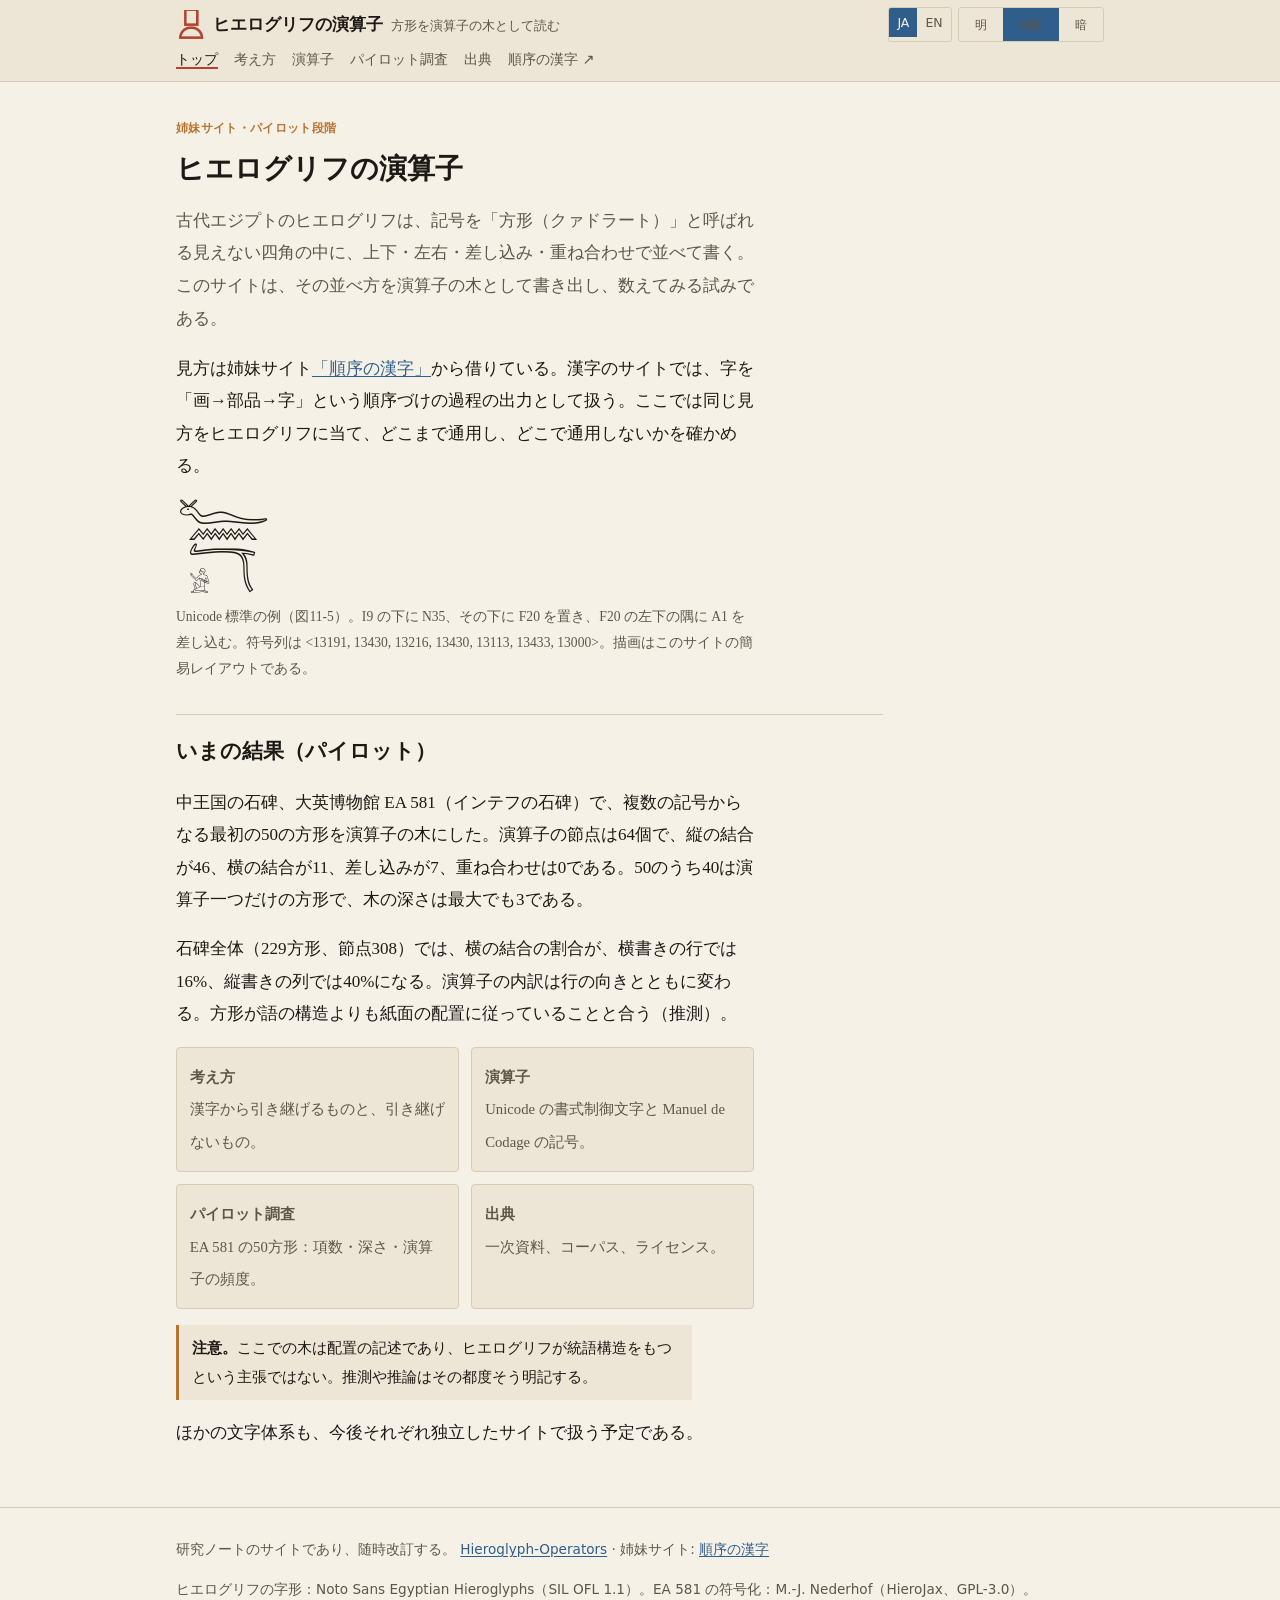
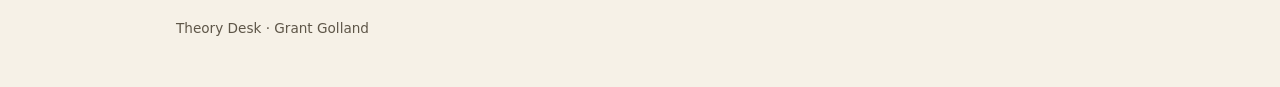
==== site/index.html @ 5ffc7f1d "Hieroglyph Operators: pilot site (top, concept, operators, pilot, sources), EA 581 quadrat census" ====
<!DOCTYPE html>
<html lang="ja" data-lang="ja">
<head>
<meta charset="utf-8">
<meta name="viewport" content="width=device-width, initial-scale=1">
<title>トップ — ヒエログリフの演算子</title>
<meta name="title-ja" content="トップ — ヒエログリフの演算子">
<meta name="title-en" content="Top — Hieroglyph Operators">
<meta name="description" content="Egyptian hieroglyphic quadrats read as operator trees over Gardiner signs. A sister site to Kanji in Order.">
<meta name="color-scheme" content="light dark">
<link rel="icon" href="favicon.svg" type="image/svg+xml">
<link rel="preload" href="fonts/NotoSansEgyptianHieroglyphs-Regular.woff2" as="font" type="font/woff2" crossorigin>
<link rel="stylesheet" href="css/main.css">
<script>
(function () {
  try {
    var r = document.documentElement, t = localStorage.getItem('ho-theme');
    var th = (t === 'light' || t === 'dark') ? t : (matchMedia('(prefers-color-scheme: dark)').matches ? 'dark' : 'light');
    r.setAttribute('data-theme', th); r.style.colorScheme = th;
    var q = (location.search.match(/[?&]lang=(ja|en)/) || [])[1];
    var l = q || localStorage.getItem('ho-lang'); if (l !== 'en' && l !== 'ja') l = 'ja';
    r.lang = l; r.setAttribute('data-lang', l);
  } catch (e) {}
})();
</script>
</head>
<body>
<a class="skip" href="#main"><span class="ja" lang="ja">本文へ</span><span class="en" lang="en">Skip to content</span></a>
<header class="site-header">
  <div class="wrap">
    <a class="brand" href="./"><span class="brand-glyph" aria-hidden="true" data-q="𓊪𓐰𓏏" data-size="1.7em"></span><span class="ja" lang="ja">ヒエログリフの演算子</span><span class="en" lang="en">Hieroglyph Operators</span><small><span class="ja" lang="ja">方形を演算子の木として読む</span><span class="en" lang="en">quadrats as operator trees</span></small></a>
    <div class="controls">
      <form class="seg lang-toggle" aria-label="Language"><label><input type="radio" name="lang" value="ja"><span>JA</span></label><label><input type="radio" name="lang" value="en"><span>EN</span></label></form>
      <form class="seg theme-toggle" aria-label="Theme"><label><input type="radio" name="theme" value="light"><span><span class="ja" lang="ja">明</span><span class="en" lang="en">Light</span></span></label><label><input type="radio" name="theme" value="auto"><span><span class="ja" lang="ja">自動</span><span class="en" lang="en">Auto</span></span></label><label><input type="radio" name="theme" value="dark"><span><span class="ja" lang="ja">暗</span><span class="en" lang="en">Dark</span></span></label></form>
    </div>
    <nav class="primary" aria-label="Primary"><ul><li><a href="./" aria-current="page"><span class="ja" lang="ja">トップ</span><span class="en" lang="en">Top</span></a></li><li><a href="concept"><span class="ja" lang="ja">考え方</span><span class="en" lang="en">Concept</span></a></li><li><a href="operators"><span class="ja" lang="ja">演算子</span><span class="en" lang="en">Operators</span></a></li><li><a href="pilot"><span class="ja" lang="ja">パイロット調査</span><span class="en" lang="en">Pilot</span></a></li><li><a href="sources"><span class="ja" lang="ja">出典</span><span class="en" lang="en">Sources</span></a></li><li><a href="https://kanji-morphology.pages.dev/"><span class="ja" lang="ja">順序の漢字 ↗</span><span class="en" lang="en">Kanji in Order ↗</span></a></li></ul></nav>
  </div>
</header>
<main id="main"><div class="wrap">

<p class="tag"><span class="ja" lang="ja">姉妹サイト・パイロット段階</span><span class="en" lang="en">Sister site · pilot stage</span></p>
<h1><span class="ja" lang="ja">ヒエログリフの演算子</span><span class="en" lang="en">Hieroglyph Operators</span></h1>
<p class="lede"><span class="ja" lang="ja">古代エジプトのヒエログリフは、記号を「方形（クァドラート）」と呼ばれる見えない四角の中に、上下・左右・差し込み・重ね合わせで並べて書く。このサイトは、その並べ方を演算子の木として書き出し、数えてみる試みである。</span><span class="en" lang="en">Ancient Egyptian hieroglyphs are written by packing signs into an invisible square called a quadrat: one above another, side by side, tucked into a corner, or laid over one another. This site writes those arrangements out as operator trees and counts them.</span></p>
<p><span class="ja" lang="ja">見方は姉妹サイト<a href="https://kanji-morphology.pages.dev/">「順序の漢字」</a>から借りている。漢字のサイトでは、字を「画→部品→字」という順序づけの過程の出力として扱う。ここでは同じ見方をヒエログリフに当て、どこまで通用し、どこで通用しないかを確かめる。</span><span class="en" lang="en">The lens is borrowed from the sister site, <a href="https://kanji-morphology.pages.dev/">Kanji in Order</a>, which treats a kanji as the output of an ordering process: strokes, then components, then characters. Here the same lens is pointed at hieroglyphs, to see where it holds and where it does not.</span></p>
<figure>
<span data-q="𓆑𓐰𓈖𓐰𓄓𓐳𓀀" data-size="5.5em"></span>
<figcaption><span class="ja" lang="ja">Unicode 標準の例（図11-5）。I9 の下に N35、その下に F20 を置き、F20 の左下の隅に A1 を差し込む。符号列は &lt;13191, 13430, 13216, 13430, 13113, 13433, 13000&gt;。描画はこのサイトの簡易レイアウトである。</span><span class="en" lang="en">An example from the Unicode Standard (Figure 11-5): I9 above N35 above F20, with A1 inserted at F20's bottom-start corner. Sequence &lt;13191, 13430, 13216, 13430, 13113, 13433, 13000&gt;. Drawn by this site's schematic layout.</span></figcaption>
</figure>

<h2><span class="ja" lang="ja">いまの結果（パイロット）</span><span class="en" lang="en">Results so far (pilot)</span></h2>
<p><span class="ja" lang="ja">中王国の石碑、大英博物館 EA 581（インテフの石碑）で、複数の記号からなる最初の50の方形を演算子の木にした。演算子の節点は64個で、縦の結合が46、横の結合が11、差し込みが7、重ね合わせは0である。50のうち40は演算子一つだけの方形で、木の深さは最大でも3である。</span><span class="en" lang="en">On a Middle Kingdom stela, British Museum EA 581 (the stela of Intef), the first 50 multi-sign quadrats were written as operator trees. They have 64 operator nodes: 46 vertical joins, 11 horizontal joins, 7 insertions and no overlays. 40 of the 50 quadrats use a single operator, and no tree is deeper than 3.</span></p>
<p><span class="ja" lang="ja">石碑全体（229方形、節点308）では、横の結合の割合が、横書きの行では16%、縦書きの列では40%になる。演算子の内訳は行の向きとともに変わる。方形が語の構造よりも紙面の配置に従っていることと合う（推測）。</span><span class="en" lang="en">Over the whole stela (229 quadrats, 308 nodes), horizontal joins are 16% of nodes in the horizontal lines and 40% in the vertical columns. The operator mix moves with line direction, which fits the idea that quadrats follow page layout more than word structure (inference).</span></p>
<div class="cards">
<a class="card" href="concept"><strong><span class="ja" lang="ja">考え方</span><span class="en" lang="en">Concept</span></strong><span><span class="ja" lang="ja">漢字から引き継げるものと、引き継げないもの。</span><span class="en" lang="en">What carries over from kanji, and what does not.</span></span></a>
<a class="card" href="operators"><strong><span class="ja" lang="ja">演算子</span><span class="en" lang="en">Operators</span></strong><span><span class="ja" lang="ja">Unicode の書式制御文字と Manuel de Codage の記号。</span><span class="en" lang="en">The Unicode format controls and the Manuel de Codage signs.</span></span></a>
<a class="card" href="pilot"><strong><span class="ja" lang="ja">パイロット調査</span><span class="en" lang="en">Pilot</span></strong><span><span class="ja" lang="ja">EA 581 の50方形：項数・深さ・演算子の頻度。</span><span class="en" lang="en">50 quadrats from EA 581: arity, depth, operator counts.</span></span></a>
<a class="card" href="sources"><strong><span class="ja" lang="ja">出典</span><span class="en" lang="en">Sources</span></strong><span><span class="ja" lang="ja">一次資料、コーパス、ライセンス。</span><span class="en" lang="en">Primary sources, corpora, licences.</span></span></a>
</div>
<div class="flag spec"><span class="ja" lang="ja"><strong>注意。</strong>ここでの木は配置の記述であり、ヒエログリフが統語構造をもつという主張ではない。推測や推論はその都度そう明記する。</span><span class="en" lang="en"><strong>Note.</strong> The trees here describe arrangement. They are not a claim that hieroglyphs have syntax. Inference and speculation are labelled where they appear.</span></div>
<p><span class="ja" lang="ja">ほかの文字体系も、今後それぞれ独立したサイトで扱う予定である。</span><span class="en" lang="en">Other writing systems will get their own sites later.</span></p>

</div></main>
<footer class="site-footer"><div class="wrap">
<p><span class="ja" lang="ja">研究ノートのサイトであり、随時改訂する。</span><span class="en" lang="en">A research-notes site, revised as the work goes on.</span> <a href="https://github.com/crimsonflower420/Hieroglyph-Operators">Hieroglyph-Operators</a> · <span class="ja" lang="ja">姉妹サイト</span><span class="en" lang="en">Sister site</span>: <a href="https://kanji-morphology.pages.dev/"><span class="ja" lang="ja">順序の漢字</span><span class="en" lang="en">Kanji in Order</span></a></p>
<p><span class="ja" lang="ja">ヒエログリフの字形：Noto Sans Egyptian Hieroglyphs（SIL OFL 1.1）。EA 581 の符号化：M.-J. Nederhof（HieroJax、GPL-3.0）。</span><span class="en" lang="en">Glyphs: Noto Sans Egyptian Hieroglyphs (SIL OFL 1.1). EA 581 encoding: M.-J. Nederhof (HieroJax, GPL-3.0).</span></p>
<p>Theory Desk · Grant Golland</p>
</div></footer>
<script src="js/site.js" defer></script>
<script src="js/quadrat.js" defer></script>
</body>
</html>
---- site/css/main.css ----
@font-face {
  font-family: "Noto Sans Egyptian Hieroglyphs";
  src: url("../fonts/NotoSansEgyptianHieroglyphs-Regular.woff2") format("woff2");
  font-display: swap;
}
:root {
  --ochre: #b8742f; --lapis: #2f5d8c; --malachite: #3f8a6b; --carnelian: #b2432f;
  --font-serif: "Source Serif 4", "Iowan Old Style", Palatino, Georgia, serif;
  --font-sans: "Source Sans 3", "Helvetica Neue", system-ui, sans-serif;
  --font-jp: "Noto Serif JP", "Hiragino Mincho ProN", "Yu Mincho", YuMincho, "Noto Serif CJK JP", serif;
  --font-hiero: "Noto Sans Egyptian Hieroglyphs", "Segoe UI Historic", sans-serif;
  --page: 60rem; --measure: 68ch;
}
html[data-theme="light"] {
  --bg: #f6f1e7; --bg-2: #ede5d5; --text: #1d1a15; --muted: #5e5648; --border: #d6cbb5;
  --accent: var(--lapis); --accent-2: var(--carnelian); --code: #ebe2cf; --glyph: #1d1a15;
}
html[data-theme="dark"] {
  --bg: #12100d; --bg-2: #1b1814; --text: #ece5d7; --muted: #a99f8d; --border: #332d24;
  --accent: #7fa6d6; --accent-2: #e07a62; --code: #1f1b16; --glyph: #ece5d7;
}
* { box-sizing: border-box; }
html { -webkit-text-size-adjust: 100%; }
body { margin: 0; background: var(--bg); color: var(--text); font: 17px/1.7 var(--font-serif); }
html[data-lang="ja"] body { font-family: var(--font-jp); line-height: 1.9; }
[data-lang="ja"] .en, [data-lang="en"] .ja { display: none !important; }
a { color: var(--accent); text-underline-offset: 2px; }
.wrap { max-width: var(--page); margin: 0 auto; padding: 0 1rem; }
.skip { position: absolute; left: -999px; }
.skip:focus { left: 1rem; top: .5rem; background: var(--bg); padding: .3rem .6rem; z-index: 9; }

/* Compact, non-sticky header (about 100px). */
.site-header { border-bottom: 1px solid var(--border); background: var(--bg-2); }
.site-header .wrap { display: flex; flex-wrap: wrap; align-items: center; gap: .25rem .9rem; padding-top: .45rem; padding-bottom: .45rem; min-height: 3rem; }
.brand { display: flex; align-items: baseline; gap: .5rem; text-decoration: none; color: var(--text); font-weight: 600; margin-right: auto; }
.brand-glyph { display: inline-block; width: 1.7em; height: 1.7em; align-self: center; }
.brand-glyph svg.q text { fill: var(--accent-2); }
.brand small { font-weight: 400; color: var(--muted); font-size: .8rem; }
.controls { display: flex; gap: .4rem; font-family: var(--font-sans); font-size: .78rem; }
.seg { display: inline-flex; border: 1px solid var(--border); border-radius: 3px; overflow: hidden; }
.seg label { cursor: pointer; }
.seg input { position: absolute; opacity: 0; pointer-events: none; }
.seg span { display: block; padding: .15rem .5rem; color: var(--muted); }
.seg input:checked + span { background: var(--accent); color: var(--bg); }
.seg input:focus-visible + span { outline: 2px solid var(--accent-2); }
nav.primary { width: 100%; font-family: var(--font-sans); font-size: .9rem; }
nav.primary ul { list-style: none; margin: 0; padding: 0; display: flex; flex-wrap: wrap; gap: .1rem 1rem; }
nav.primary a { text-decoration: none; color: var(--muted); }
nav.primary a[aria-current="page"] { color: var(--text); border-bottom: 2px solid var(--accent-2); }

main { padding: 1.5rem 0 2.5rem; }
main > .wrap > * { max-width: var(--measure); }
main > .wrap > .wide { max-width: 100%; }
h1 { font-size: 1.75rem; line-height: 1.3; margin: .2rem 0 .8rem; }
h2 { font-size: 1.3rem; margin: 2rem 0 .6rem; border-top: 1px solid var(--border); padding-top: 1rem; }
h3 { font-size: 1.08rem; margin: 1.4rem 0 .4rem; }
.lede { font-size: 1.08rem; color: var(--muted); }
.flag { border-left: 3px solid var(--accent-2); background: var(--bg-2); padding: .55rem .8rem; margin: 1rem 0; font-size: .95rem; }
.flag.spec { border-color: var(--ochre); }
.flag.ok { border-color: var(--malachite); }
.tag { font-family: var(--font-sans); font-size: .72rem; letter-spacing: .03em; text-transform: uppercase; color: var(--ochre); font-weight: 700; }
code, .mono { font-family: ui-monospace, "SF Mono", Menlo, Consolas, monospace; font-size: .88em; background: var(--code); padding: 0 .25em; border-radius: 2px; }
.h { font-family: var(--font-hiero); font-size: 1.6em; line-height: 1; color: var(--glyph); }
.table-scroll { overflow-x: auto; max-width: 100%; }
table { border-collapse: collapse; font-size: .9rem; margin: .8rem 0; font-family: var(--font-sans); }
th, td { border-bottom: 1px solid var(--border); padding: .35rem .6rem; text-align: left; vertical-align: top; }
th { color: var(--muted); font-weight: 600; }
td.num, th.num { text-align: right; font-variant-numeric: tabular-nums; }
.cards { display: grid; grid-template-columns: repeat(auto-fit, minmax(15rem, 1fr)); gap: .8rem; margin: 1rem 0; }
.card { border: 1px solid var(--border); border-radius: 4px; padding: .8rem; text-decoration: none; color: var(--text); background: var(--bg-2); display: block; }
.card strong { display: block; color: var(--accent); }
.card span { color: var(--muted); font-size: .92rem; }
.qgrid { display: grid; grid-template-columns: repeat(auto-fill, minmax(7.5rem, 1fr)); gap: .6rem; margin: 1rem 0; }
.qcell { border: 1px solid var(--border); border-radius: 4px; padding: .4rem; text-align: center; background: var(--bg-2); }
.qcell .q { display: block; margin: 0 auto .3rem; }
.qcell .x { font-family: ui-monospace, Menlo, monospace; font-size: .68rem; color: var(--muted); word-break: break-word; }
.qcell .ln { font-family: var(--font-sans); font-size: .68rem; color: var(--muted); }
svg.q text { fill: var(--glyph); font-family: var(--font-hiero); }
svg.q .miss { fill: none; stroke: var(--muted); stroke-dasharray: 3 2; }
svg.q .misslabel { fill: var(--muted); font-family: var(--font-sans); }
.bar { display: inline-block; height: .7rem; background: var(--accent); vertical-align: middle; border-radius: 1px; }
.bar.alt { background: var(--accent-2); }
figure { margin: 1rem 0; }
figcaption { font-size: .85rem; color: var(--muted); }
.site-footer { border-top: 1px solid var(--border); padding: 1rem 0 2rem; font-size: .85rem; color: var(--muted); font-family: var(--font-sans); }
@media (max-width: 30rem) {
  body { font-size: 16px; }
  h1 { font-size: 1.45rem; }
  .brand small { display: none; }
}
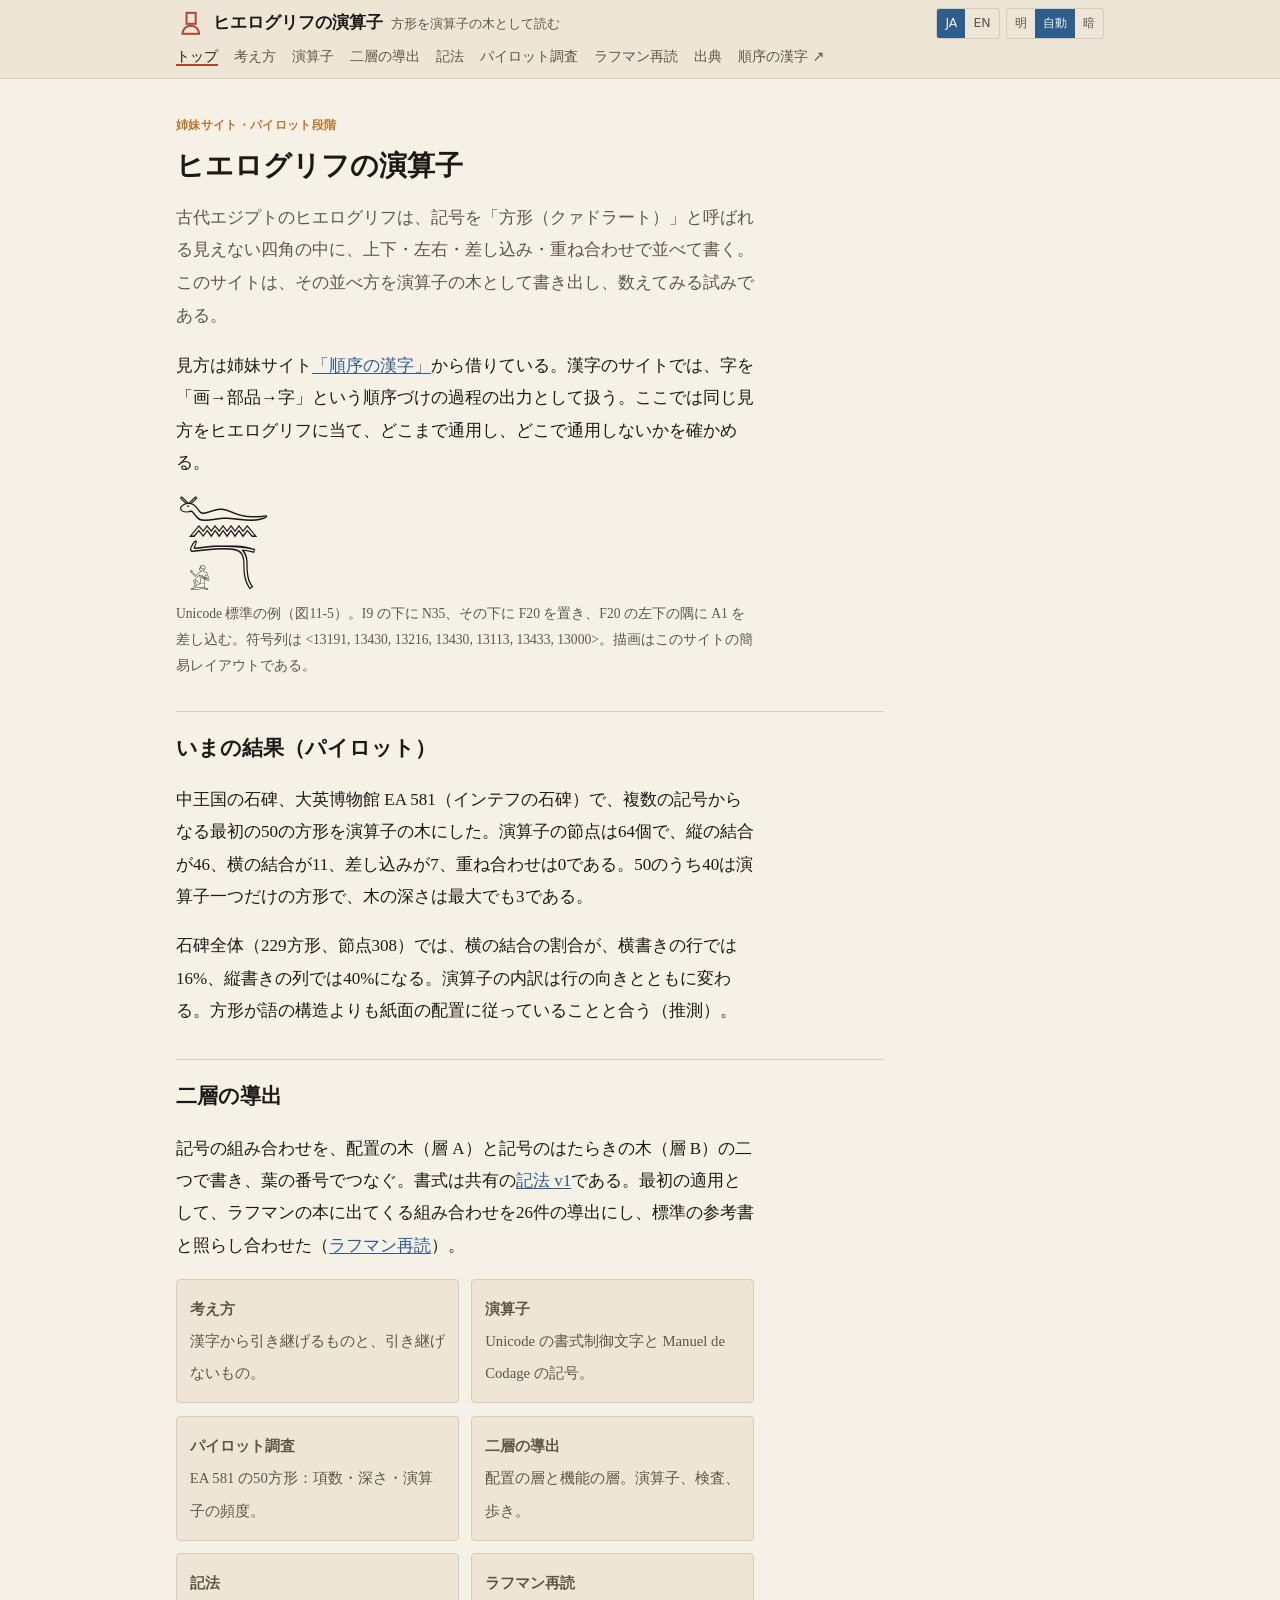
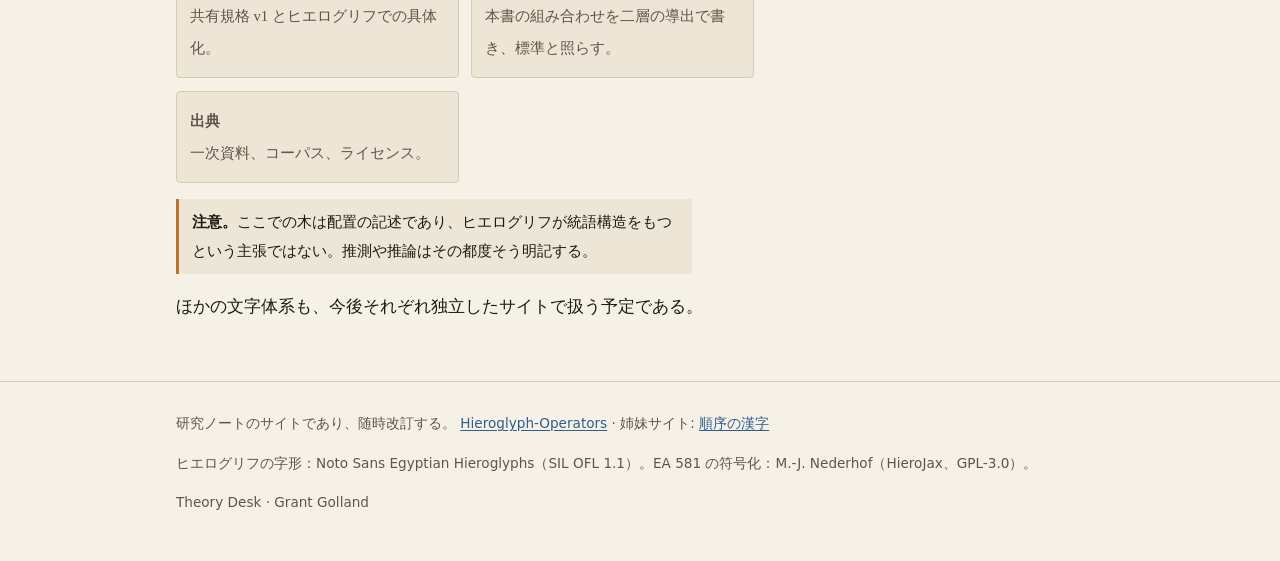
==== commit e294580e: "Two-layer derivations (notation v1): Rahman re-read, derivations and notation pages - data/derivatio" ====
--- a/site/index.html
+++ b/site/index.html
@@ -33,7 +33,7 @@
       <form class="seg lang-toggle" aria-label="Language"><label><input type="radio" name="lang" value="ja"><span>JA</span></label><label><input type="radio" name="lang" value="en"><span>EN</span></label></form>
       <form class="seg theme-toggle" aria-label="Theme"><label><input type="radio" name="theme" value="light"><span><span class="ja" lang="ja">明</span><span class="en" lang="en">Light</span></span></label><label><input type="radio" name="theme" value="auto"><span><span class="ja" lang="ja">自動</span><span class="en" lang="en">Auto</span></span></label><label><input type="radio" name="theme" value="dark"><span><span class="ja" lang="ja">暗</span><span class="en" lang="en">Dark</span></span></label></form>
     </div>
-    <nav class="primary" aria-label="Primary"><ul><li><a href="./" aria-current="page"><span class="ja" lang="ja">トップ</span><span class="en" lang="en">Top</span></a></li><li><a href="concept"><span class="ja" lang="ja">考え方</span><span class="en" lang="en">Concept</span></a></li><li><a href="operators"><span class="ja" lang="ja">演算子</span><span class="en" lang="en">Operators</span></a></li><li><a href="pilot"><span class="ja" lang="ja">パイロット調査</span><span class="en" lang="en">Pilot</span></a></li><li><a href="sources"><span class="ja" lang="ja">出典</span><span class="en" lang="en">Sources</span></a></li><li><a href="https://kanji-morphology.pages.dev/"><span class="ja" lang="ja">順序の漢字 ↗</span><span class="en" lang="en">Kanji in Order ↗</span></a></li></ul></nav>
+    <nav class="primary" aria-label="Primary"><ul><li><a href="./" aria-current="page"><span class="ja" lang="ja">トップ</span><span class="en" lang="en">Top</span></a></li><li><a href="concept"><span class="ja" lang="ja">考え方</span><span class="en" lang="en">Concept</span></a></li><li><a href="operators"><span class="ja" lang="ja">演算子</span><span class="en" lang="en">Operators</span></a></li><li><a href="derivations"><span class="ja" lang="ja">二層の導出</span><span class="en" lang="en">Derivations</span></a></li><li><a href="notation"><span class="ja" lang="ja">記法</span><span class="en" lang="en">Notation</span></a></li><li><a href="pilot"><span class="ja" lang="ja">パイロット調査</span><span class="en" lang="en">Pilot</span></a></li><li><a href="rahman"><span class="ja" lang="ja">ラフマン再読</span><span class="en" lang="en">Rahman</span></a></li><li><a href="sources"><span class="ja" lang="ja">出典</span><span class="en" lang="en">Sources</span></a></li><li><a href="https://kanji-morphology.pages.dev/"><span class="ja" lang="ja">順序の漢字 ↗</span><span class="en" lang="en">Kanji in Order ↗</span></a></li></ul></nav>
   </div>
 </header>
 <main id="main"><div class="wrap">
@@ -50,10 +50,15 @@
 <h2><span class="ja" lang="ja">いまの結果（パイロット）</span><span class="en" lang="en">Results so far (pilot)</span></h2>
 <p><span class="ja" lang="ja">中王国の石碑、大英博物館 EA 581（インテフの石碑）で、複数の記号からなる最初の50の方形を演算子の木にした。演算子の節点は64個で、縦の結合が46、横の結合が11、差し込みが7、重ね合わせは0である。50のうち40は演算子一つだけの方形で、木の深さは最大でも3である。</span><span class="en" lang="en">On a Middle Kingdom stela, British Museum EA 581 (the stela of Intef), the first 50 multi-sign quadrats were written as operator trees. They have 64 operator nodes: 46 vertical joins, 11 horizontal joins, 7 insertions and no overlays. 40 of the 50 quadrats use a single operator, and no tree is deeper than 3.</span></p>
 <p><span class="ja" lang="ja">石碑全体（229方形、節点308）では、横の結合の割合が、横書きの行では16%、縦書きの列では40%になる。演算子の内訳は行の向きとともに変わる。方形が語の構造よりも紙面の配置に従っていることと合う（推測）。</span><span class="en" lang="en">Over the whole stela (229 quadrats, 308 nodes), horizontal joins are 16% of nodes in the horizontal lines and 40% in the vertical columns. The operator mix moves with line direction, which fits the idea that quadrats follow page layout more than word structure (inference).</span></p>
+<h2><span class="ja" lang="ja">二層の導出</span><span class="en" lang="en">Two-layer derivations</span></h2>
+<p><span class="ja" lang="ja">記号の組み合わせを、配置の木（層 A）と記号のはたらきの木（層 B）の二つで書き、葉の番号でつなぐ。書式は共有の<a href="notation">記法 v1</a>である。最初の適用として、ラフマンの本に出てくる組み合わせを26件の導出にし、標準の参考書と照らし合わせた（<a href="rahman">ラフマン再読</a>）。</span><span class="en" lang="en">Sign combinations are written as two trees, a layout tree (layer A) and a sign-function tree (layer B), linked by leaf ids, in the shared <a href="notation">notation v1</a>. As a first application, the combinations in Rahman's book were written as 26 derivations and checked against the standard references (<a href="rahman">Rahman re-read</a>).</span></p>
 <div class="cards">
 <a class="card" href="concept"><strong><span class="ja" lang="ja">考え方</span><span class="en" lang="en">Concept</span></strong><span><span class="ja" lang="ja">漢字から引き継げるものと、引き継げないもの。</span><span class="en" lang="en">What carries over from kanji, and what does not.</span></span></a>
 <a class="card" href="operators"><strong><span class="ja" lang="ja">演算子</span><span class="en" lang="en">Operators</span></strong><span><span class="ja" lang="ja">Unicode の書式制御文字と Manuel de Codage の記号。</span><span class="en" lang="en">The Unicode format controls and the Manuel de Codage signs.</span></span></a>
 <a class="card" href="pilot"><strong><span class="ja" lang="ja">パイロット調査</span><span class="en" lang="en">Pilot</span></strong><span><span class="ja" lang="ja">EA 581 の50方形：項数・深さ・演算子の頻度。</span><span class="en" lang="en">50 quadrats from EA 581: arity, depth, operator counts.</span></span></a>
+<a class="card" href="derivations"><strong><span class="ja" lang="ja">二層の導出</span><span class="en" lang="en">Two-layer derivations</span></strong><span><span class="ja" lang="ja">配置の層と機能の層。演算子、検査、歩き。</span><span class="en" lang="en">Layout layer and function layer: operators, checks, walks.</span></span></a>
+<a class="card" href="notation"><strong><span class="ja" lang="ja">記法</span><span class="en" lang="en">Notation</span></strong><span><span class="ja" lang="ja">共有規格 v1 とヒエログリフでの具体化。</span><span class="en" lang="en">Shared standard v1 and its hieroglyph profile.</span></span></a>
+<a class="card" href="rahman"><strong><span class="ja" lang="ja">ラフマン再読</span><span class="en" lang="en">Rahman re-read</span></strong><span><span class="ja" lang="ja">本書の組み合わせを二層の導出で書き、標準と照らす。</span><span class="en" lang="en">The book's combinations as two-layer derivations, checked against the standard.</span></span></a>
 <a class="card" href="sources"><strong><span class="ja" lang="ja">出典</span><span class="en" lang="en">Sources</span></strong><span><span class="ja" lang="ja">一次資料、コーパス、ライセンス。</span><span class="en" lang="en">Primary sources, corpora, licences.</span></span></a>
 </div>
 <div class="flag spec"><span class="ja" lang="ja"><strong>注意。</strong>ここでの木は配置の記述であり、ヒエログリフが統語構造をもつという主張ではない。推測や推論はその都度そう明記する。</span><span class="en" lang="en"><strong>Note.</strong> The trees here describe arrangement. They are not a claim that hieroglyphs have syntax. Inference and speculation are labelled where they appear.</span></div>
--- a/site/css/main.css
+++ b/site/css/main.css
@@ -24,7 +24,7 @@
 body { margin: 0; background: var(--bg); color: var(--text); font: 17px/1.7 var(--font-serif); }
 html[data-lang="ja"] body { font-family: var(--font-jp); line-height: 1.9; }
 [data-lang="ja"] .en, [data-lang="en"] .ja { display: none !important; }
-a { color: var(--accent); text-underline-offset: 2px; }
+a { color: var(--accent); text-underline-offset: 2px; overflow-wrap: anywhere; }
 .wrap { max-width: var(--page); margin: 0 auto; padding: 0 1rem; }
 .skip { position: absolute; left: -999px; }
 .skip:focus { left: 1rem; top: .5rem; background: var(--bg); padding: .3rem .6rem; z-index: 9; }
@@ -40,7 +40,7 @@
 .seg { display: inline-flex; border: 1px solid var(--border); border-radius: 3px; overflow: hidden; }
 .seg label { cursor: pointer; }
 .seg input { position: absolute; opacity: 0; pointer-events: none; }
-.seg span { display: block; padding: .15rem .5rem; color: var(--muted); }
+.seg label > span { display: block; padding: .15rem .5rem; color: var(--muted); }
 .seg input:checked + span { background: var(--accent); color: var(--bg); }
 .seg input:focus-visible + span { outline: 2px solid var(--accent-2); }
 nav.primary { width: 100%; font-family: var(--font-sans); font-size: .9rem; }
@@ -88,3 +88,49 @@
   h1 { font-size: 1.45rem; }
   .brand small { display: none; }
 }
+
+/* Two-layer derivations */
+.drv { border: 1px solid var(--border); border-radius: 4px; background: var(--bg-2); padding: .8rem .9rem; margin: 1.2rem 0; max-width: 100% !important; }
+.drv h3 { margin: 0 0 .3rem; }
+.drv .meta { font-family: var(--font-sans); font-size: .78rem; color: var(--muted); }
+.drv .meta b { color: var(--ochre); }
+.drv .qrow { display: flex; flex-wrap: wrap; align-items: center; gap: .1rem; margin: .5rem 0; }
+.drv .qrow.cart { border: 2px solid var(--glyph); border-radius: 1.6em; padding: .15rem .7rem; width: max-content; max-width: 100%; position: relative; }
+.drv .qrow.cart::after { content: ""; position: absolute; right: -6px; top: 10%; height: 80%; border-right: 2px solid var(--glyph); }
+.drv .qrow svg.q text, .qinline svg.q text { fill: var(--glyph); }
+.layers { display: grid; grid-template-columns: repeat(auto-fit, minmax(16rem, 1fr)); gap: .6rem; margin: .4rem 0; }
+.layer { background: var(--bg); border: 1px solid var(--border); border-radius: 3px; padding: .4rem; min-width: 0; }
+.layer > .lab { font-family: var(--font-sans); font-size: .74rem; font-weight: 700; color: var(--muted); letter-spacing: .02em; }
+.svgscroll { overflow-x: auto; }
+pre.bracket { font: .78rem/1.5 ui-monospace, Menlo, monospace; background: var(--code); padding: .35rem .5rem; margin: .3rem 0; white-space: pre-wrap; overflow-wrap: anywhere; border-radius: 3px; }
+svg.dtree, svg.dwalk { display: block; max-width: none; }
+svg.dtree .edge { stroke: var(--muted); stroke-width: 1.2; }
+svg.dtree .op { font: 700 12px var(--font-sans); fill: var(--accent); }
+svg.dtree .code { font: 10px var(--font-sans); fill: var(--muted); }
+svg.dtree .role { font: 600 9.5px var(--font-sans); fill: var(--text); }
+svg.dtree .role.head { fill: var(--accent-2); }
+svg .hg { font-family: var(--font-hiero); font-size: 26px; fill: var(--glyph); }
+svg .hg.sm { font-size: 20px; }
+svg .leafbg { fill: hsl(var(--h) 55% 50% / .16); stroke: hsl(var(--h) 55% 45% / .7); stroke-width: 1.2; }
+svg .miss { fill: none; stroke: var(--muted); stroke-dasharray: 3 2; }
+svg.dwalk .wlab { font: 700 11px var(--font-sans); fill: var(--muted); }
+svg.dwalk .wl { stroke: var(--muted); stroke-width: 1; }
+svg.dwalk .wl.moved { stroke: var(--accent-2); stroke-width: 1.8; stroke-dasharray: 5 3; }
+.mm { font-family: var(--font-sans); font-size: .82rem; color: var(--accent-2); }
+.drv p { margin: .35rem 0; font-size: .95rem; }
+.drv .k { font-family: var(--font-sans); font-size: .74rem; font-weight: 700; color: var(--muted); margin-right: .3rem; }
+.qinline { display: inline-block; vertical-align: middle; }
+.layers.one { grid-template-columns: 1fr; }
+td.nw, th.nw { white-space: nowrap; }
+@media (max-width: 640px) {
+  .brand { font-size: .95rem; }
+  .brand small { display: none; }
+  .controls { font-size: .7rem; gap: .25rem; }
+  .seg label > span { padding: .1rem .35rem; }
+  nav.primary { font-size: .8rem; }
+  nav.primary ul { gap: 0 .65rem; }
+}
+@media (max-width: 480px) {
+  nav.primary ul { flex-wrap: nowrap; overflow-x: auto; scrollbar-width: none; white-space: nowrap; padding-bottom: 2px; }
+  nav.primary ul::-webkit-scrollbar { display: none; }
+}
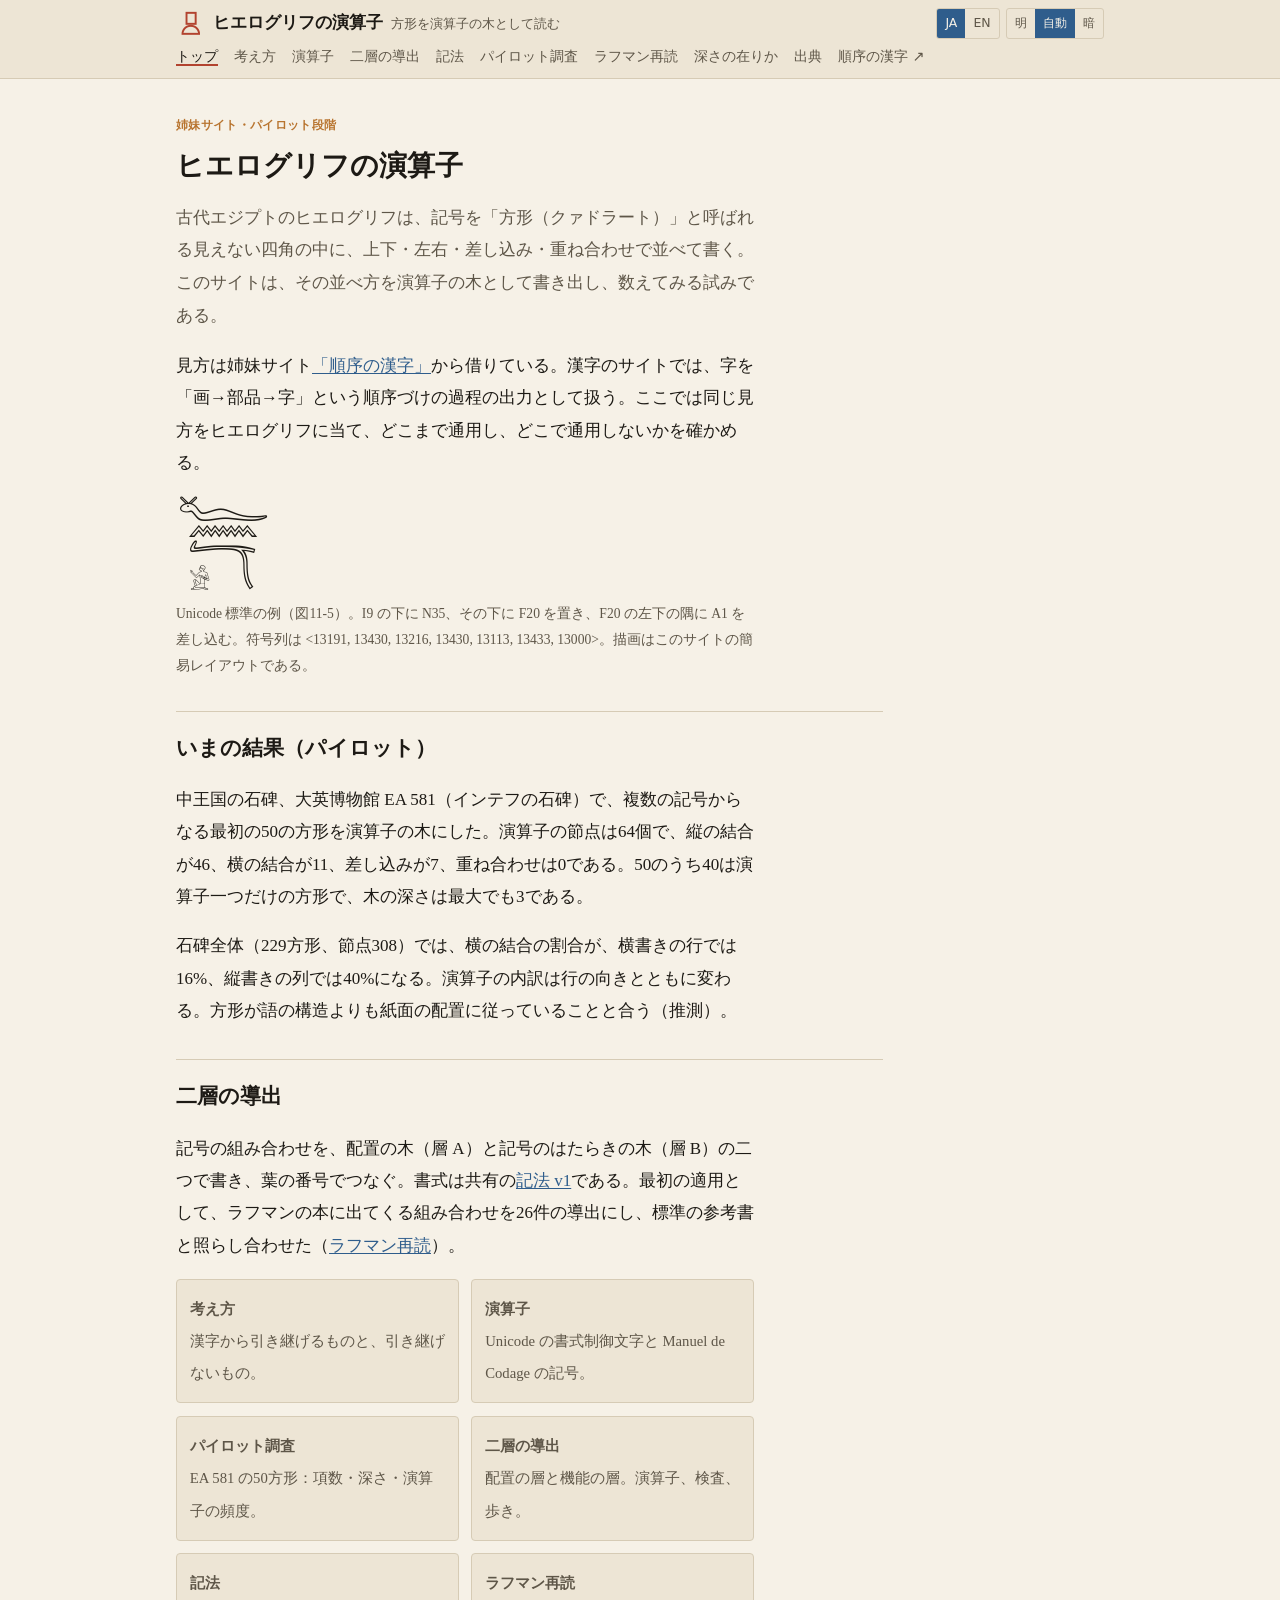
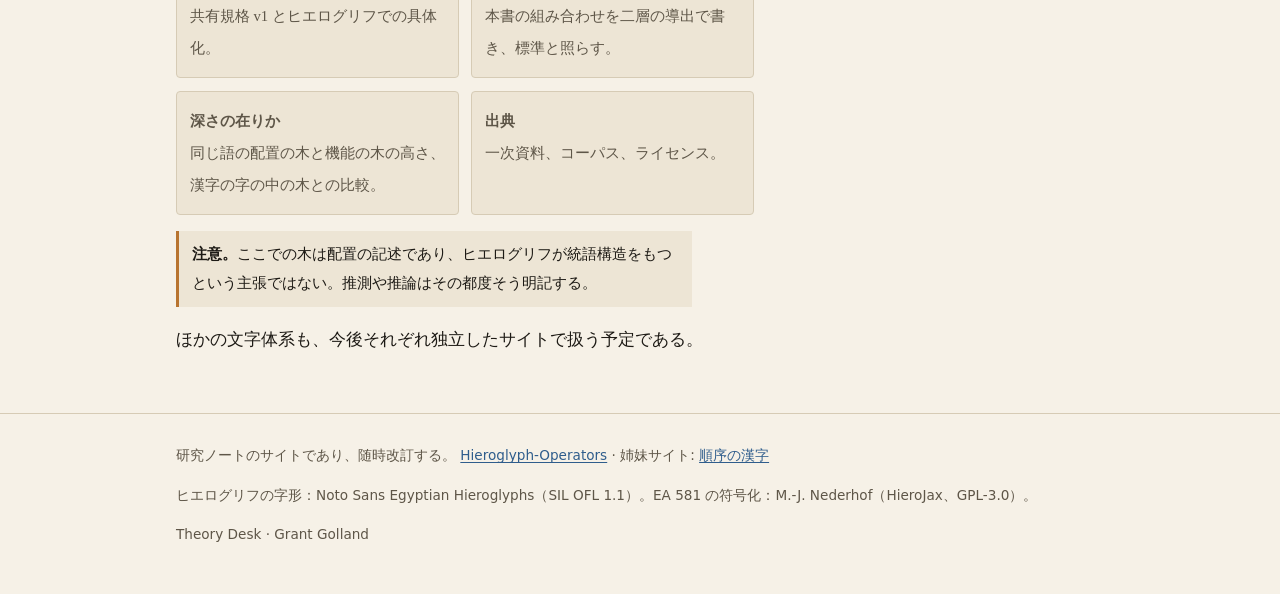
==== commit 1f82f1c2: "Where the depth sits: layout vs function height (Rahman 26, EA 581) beside kanji per-character heigh" ====
--- a/site/index.html
+++ b/site/index.html
@@ -33,7 +33,7 @@
       <form class="seg lang-toggle" aria-label="Language"><label><input type="radio" name="lang" value="ja"><span>JA</span></label><label><input type="radio" name="lang" value="en"><span>EN</span></label></form>
       <form class="seg theme-toggle" aria-label="Theme"><label><input type="radio" name="theme" value="light"><span><span class="ja" lang="ja">明</span><span class="en" lang="en">Light</span></span></label><label><input type="radio" name="theme" value="auto"><span><span class="ja" lang="ja">自動</span><span class="en" lang="en">Auto</span></span></label><label><input type="radio" name="theme" value="dark"><span><span class="ja" lang="ja">暗</span><span class="en" lang="en">Dark</span></span></label></form>
     </div>
-    <nav class="primary" aria-label="Primary"><ul><li><a href="./" aria-current="page"><span class="ja" lang="ja">トップ</span><span class="en" lang="en">Top</span></a></li><li><a href="concept"><span class="ja" lang="ja">考え方</span><span class="en" lang="en">Concept</span></a></li><li><a href="operators"><span class="ja" lang="ja">演算子</span><span class="en" lang="en">Operators</span></a></li><li><a href="derivations"><span class="ja" lang="ja">二層の導出</span><span class="en" lang="en">Derivations</span></a></li><li><a href="notation"><span class="ja" lang="ja">記法</span><span class="en" lang="en">Notation</span></a></li><li><a href="pilot"><span class="ja" lang="ja">パイロット調査</span><span class="en" lang="en">Pilot</span></a></li><li><a href="rahman"><span class="ja" lang="ja">ラフマン再読</span><span class="en" lang="en">Rahman</span></a></li><li><a href="sources"><span class="ja" lang="ja">出典</span><span class="en" lang="en">Sources</span></a></li><li><a href="https://kanji-morphology.pages.dev/"><span class="ja" lang="ja">順序の漢字 ↗</span><span class="en" lang="en">Kanji in Order ↗</span></a></li></ul></nav>
+    <nav class="primary" aria-label="Primary"><ul><li><a href="./" aria-current="page"><span class="ja" lang="ja">トップ</span><span class="en" lang="en">Top</span></a></li><li><a href="concept"><span class="ja" lang="ja">考え方</span><span class="en" lang="en">Concept</span></a></li><li><a href="operators"><span class="ja" lang="ja">演算子</span><span class="en" lang="en">Operators</span></a></li><li><a href="derivations"><span class="ja" lang="ja">二層の導出</span><span class="en" lang="en">Derivations</span></a></li><li><a href="notation"><span class="ja" lang="ja">記法</span><span class="en" lang="en">Notation</span></a></li><li><a href="pilot"><span class="ja" lang="ja">パイロット調査</span><span class="en" lang="en">Pilot</span></a></li><li><a href="rahman"><span class="ja" lang="ja">ラフマン再読</span><span class="en" lang="en">Rahman</span></a></li><li><a href="depth"><span class="ja" lang="ja">深さの在りか</span><span class="en" lang="en">Depth</span></a></li><li><a href="sources"><span class="ja" lang="ja">出典</span><span class="en" lang="en">Sources</span></a></li><li><a href="https://kanji-morphology.pages.dev/"><span class="ja" lang="ja">順序の漢字 ↗</span><span class="en" lang="en">Kanji in Order ↗</span></a></li></ul></nav>
   </div>
 </header>
 <main id="main"><div class="wrap">
@@ -59,6 +59,7 @@
 <a class="card" href="derivations"><strong><span class="ja" lang="ja">二層の導出</span><span class="en" lang="en">Two-layer derivations</span></strong><span><span class="ja" lang="ja">配置の層と機能の層。演算子、検査、歩き。</span><span class="en" lang="en">Layout layer and function layer: operators, checks, walks.</span></span></a>
 <a class="card" href="notation"><strong><span class="ja" lang="ja">記法</span><span class="en" lang="en">Notation</span></strong><span><span class="ja" lang="ja">共有規格 v1 とヒエログリフでの具体化。</span><span class="en" lang="en">Shared standard v1 and its hieroglyph profile.</span></span></a>
 <a class="card" href="rahman"><strong><span class="ja" lang="ja">ラフマン再読</span><span class="en" lang="en">Rahman re-read</span></strong><span><span class="ja" lang="ja">本書の組み合わせを二層の導出で書き、標準と照らす。</span><span class="en" lang="en">The book's combinations as two-layer derivations, checked against the standard.</span></span></a>
+<a class="card" href="depth"><strong><span class="ja" lang="ja">深さの在りか</span><span class="en" lang="en">Where the depth sits</span></strong><span><span class="ja" lang="ja">同じ語の配置の木と機能の木の高さ、漢字の字の中の木との比較。</span><span class="en" lang="en">Layout height against function height for the same words, beside the tree inside a kanji.</span></span></a>
 <a class="card" href="sources"><strong><span class="ja" lang="ja">出典</span><span class="en" lang="en">Sources</span></strong><span><span class="ja" lang="ja">一次資料、コーパス、ライセンス。</span><span class="en" lang="en">Primary sources, corpora, licences.</span></span></a>
 </div>
 <div class="flag spec"><span class="ja" lang="ja"><strong>注意。</strong>ここでの木は配置の記述であり、ヒエログリフが統語構造をもつという主張ではない。推測や推論はその都度そう明記する。</span><span class="en" lang="en"><strong>Note.</strong> The trees here describe arrangement. They are not a claim that hieroglyphs have syntax. Inference and speculation are labelled where they appear.</span></div>
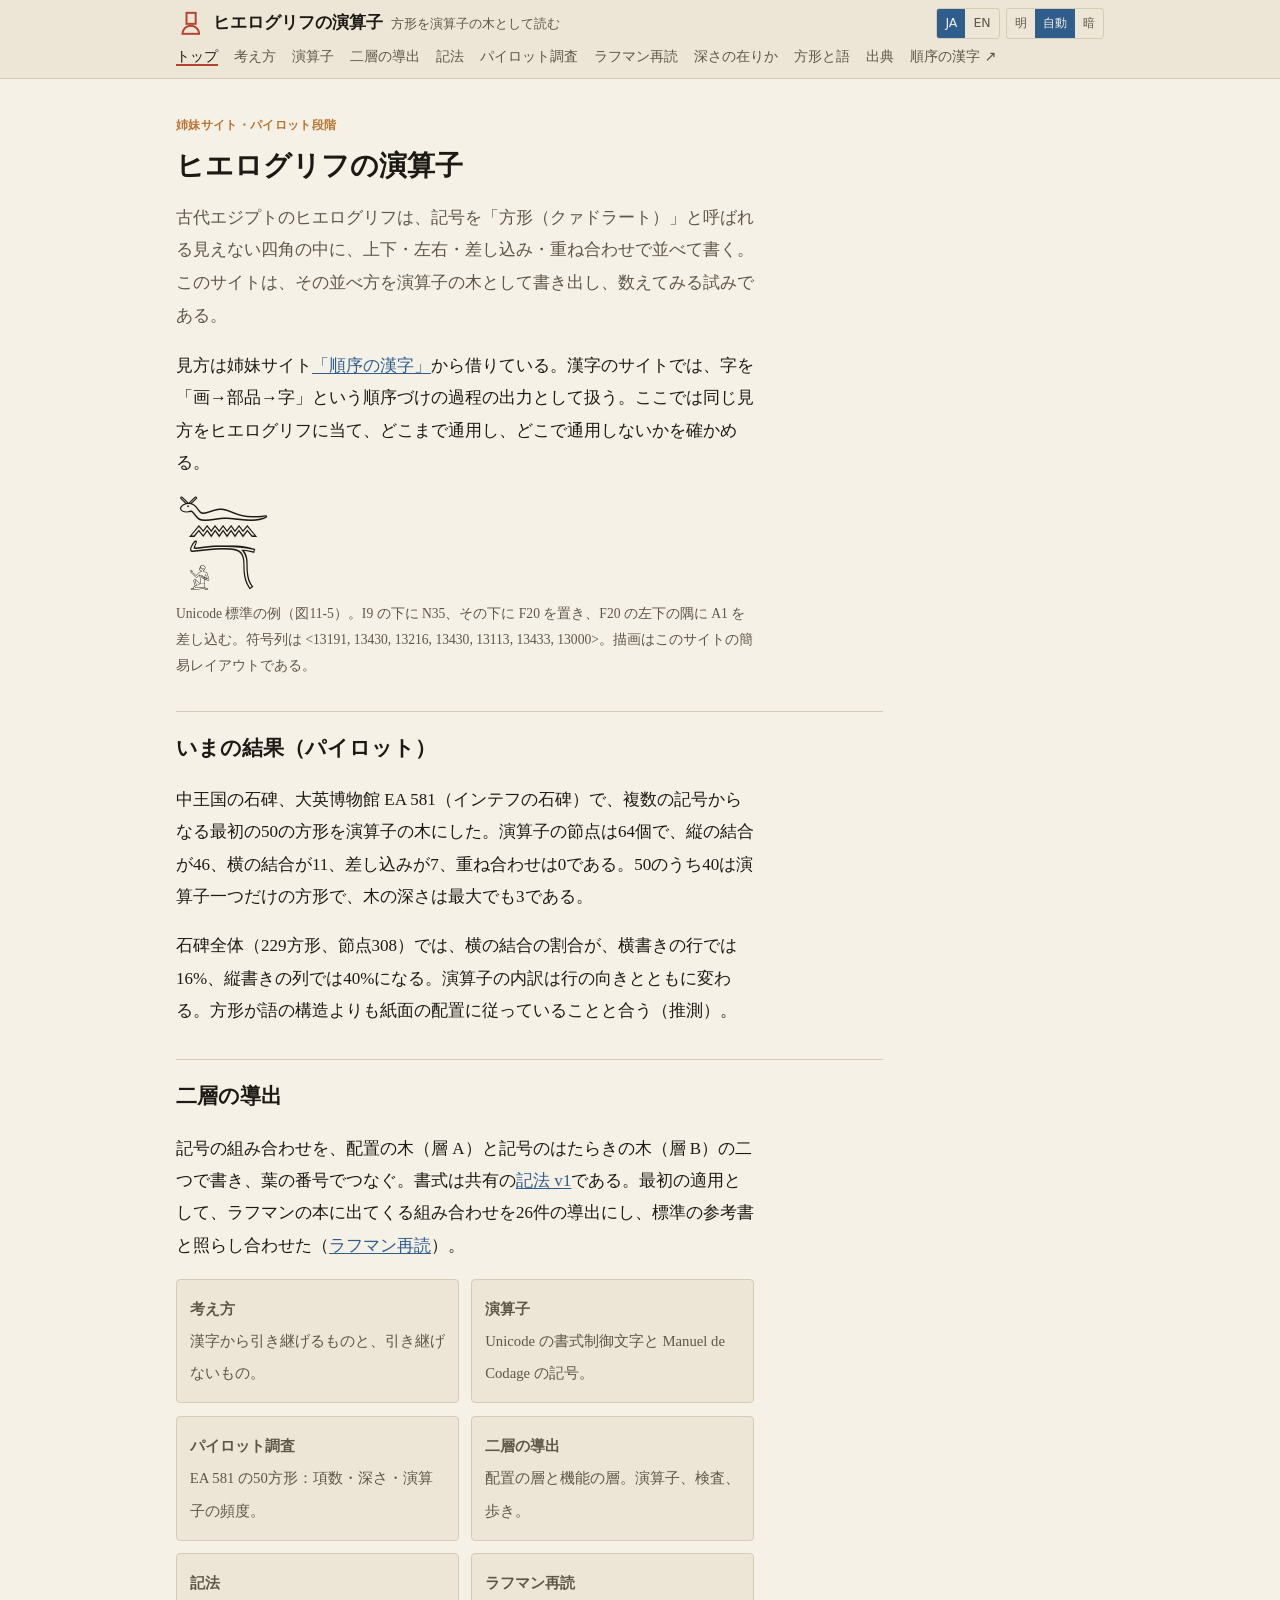
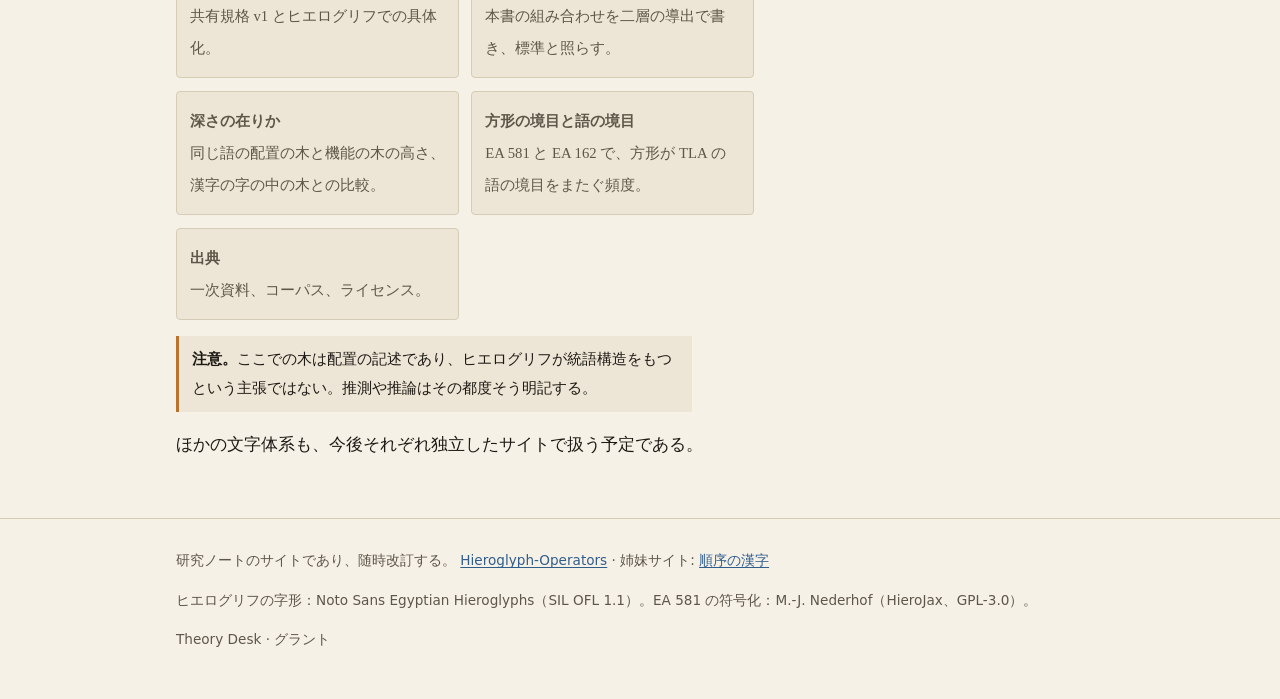
==== commit aac186a6: "Quadrat boundaries against word boundaries: TLA word division (via AES) aligned with Nederhof's quad" ====
--- a/site/index.html
+++ b/site/index.html
@@ -33,7 +33,7 @@
       <form class="seg lang-toggle" aria-label="Language"><label><input type="radio" name="lang" value="ja"><span>JA</span></label><label><input type="radio" name="lang" value="en"><span>EN</span></label></form>
       <form class="seg theme-toggle" aria-label="Theme"><label><input type="radio" name="theme" value="light"><span><span class="ja" lang="ja">明</span><span class="en" lang="en">Light</span></span></label><label><input type="radio" name="theme" value="auto"><span><span class="ja" lang="ja">自動</span><span class="en" lang="en">Auto</span></span></label><label><input type="radio" name="theme" value="dark"><span><span class="ja" lang="ja">暗</span><span class="en" lang="en">Dark</span></span></label></form>
     </div>
-    <nav class="primary" aria-label="Primary"><ul><li><a href="./" aria-current="page"><span class="ja" lang="ja">トップ</span><span class="en" lang="en">Top</span></a></li><li><a href="concept"><span class="ja" lang="ja">考え方</span><span class="en" lang="en">Concept</span></a></li><li><a href="operators"><span class="ja" lang="ja">演算子</span><span class="en" lang="en">Operators</span></a></li><li><a href="derivations"><span class="ja" lang="ja">二層の導出</span><span class="en" lang="en">Derivations</span></a></li><li><a href="notation"><span class="ja" lang="ja">記法</span><span class="en" lang="en">Notation</span></a></li><li><a href="pilot"><span class="ja" lang="ja">パイロット調査</span><span class="en" lang="en">Pilot</span></a></li><li><a href="rahman"><span class="ja" lang="ja">ラフマン再読</span><span class="en" lang="en">Rahman</span></a></li><li><a href="depth"><span class="ja" lang="ja">深さの在りか</span><span class="en" lang="en">Depth</span></a></li><li><a href="sources"><span class="ja" lang="ja">出典</span><span class="en" lang="en">Sources</span></a></li><li><a href="https://kanji-morphology.pages.dev/"><span class="ja" lang="ja">順序の漢字 ↗</span><span class="en" lang="en">Kanji in Order ↗</span></a></li></ul></nav>
+    <nav class="primary" aria-label="Primary"><ul><li><a href="./" aria-current="page"><span class="ja" lang="ja">トップ</span><span class="en" lang="en">Top</span></a></li><li><a href="concept"><span class="ja" lang="ja">考え方</span><span class="en" lang="en">Concept</span></a></li><li><a href="operators"><span class="ja" lang="ja">演算子</span><span class="en" lang="en">Operators</span></a></li><li><a href="derivations"><span class="ja" lang="ja">二層の導出</span><span class="en" lang="en">Derivations</span></a></li><li><a href="notation"><span class="ja" lang="ja">記法</span><span class="en" lang="en">Notation</span></a></li><li><a href="pilot"><span class="ja" lang="ja">パイロット調査</span><span class="en" lang="en">Pilot</span></a></li><li><a href="rahman"><span class="ja" lang="ja">ラフマン再読</span><span class="en" lang="en">Rahman</span></a></li><li><a href="depth"><span class="ja" lang="ja">深さの在りか</span><span class="en" lang="en">Depth</span></a></li><li><a href="boundaries"><span class="ja" lang="ja">方形と語</span><span class="en" lang="en">Boundaries</span></a></li><li><a href="sources"><span class="ja" lang="ja">出典</span><span class="en" lang="en">Sources</span></a></li><li><a href="https://kanji-morphology.pages.dev/"><span class="ja" lang="ja">順序の漢字 ↗</span><span class="en" lang="en">Kanji in Order ↗</span></a></li></ul></nav>
   </div>
 </header>
 <main id="main"><div class="wrap">
@@ -60,6 +60,7 @@
 <a class="card" href="notation"><strong><span class="ja" lang="ja">記法</span><span class="en" lang="en">Notation</span></strong><span><span class="ja" lang="ja">共有規格 v1 とヒエログリフでの具体化。</span><span class="en" lang="en">Shared standard v1 and its hieroglyph profile.</span></span></a>
 <a class="card" href="rahman"><strong><span class="ja" lang="ja">ラフマン再読</span><span class="en" lang="en">Rahman re-read</span></strong><span><span class="ja" lang="ja">本書の組み合わせを二層の導出で書き、標準と照らす。</span><span class="en" lang="en">The book's combinations as two-layer derivations, checked against the standard.</span></span></a>
 <a class="card" href="depth"><strong><span class="ja" lang="ja">深さの在りか</span><span class="en" lang="en">Where the depth sits</span></strong><span><span class="ja" lang="ja">同じ語の配置の木と機能の木の高さ、漢字の字の中の木との比較。</span><span class="en" lang="en">Layout height against function height for the same words, beside the tree inside a kanji.</span></span></a>
+<a class="card" href="boundaries"><strong><span class="ja" lang="ja">方形の境目と語の境目</span><span class="en" lang="en">Quadrat and word boundaries</span></strong><span><span class="ja" lang="ja">EA 581 と EA 162 で、方形が TLA の語の境目をまたぐ頻度。</span><span class="en" lang="en">How often a quadrat crosses a TLA word boundary, in EA 581 and EA 162.</span></span></a>
 <a class="card" href="sources"><strong><span class="ja" lang="ja">出典</span><span class="en" lang="en">Sources</span></strong><span><span class="ja" lang="ja">一次資料、コーパス、ライセンス。</span><span class="en" lang="en">Primary sources, corpora, licences.</span></span></a>
 </div>
 <div class="flag spec"><span class="ja" lang="ja"><strong>注意。</strong>ここでの木は配置の記述であり、ヒエログリフが統語構造をもつという主張ではない。推測や推論はその都度そう明記する。</span><span class="en" lang="en"><strong>Note.</strong> The trees here describe arrangement. They are not a claim that hieroglyphs have syntax. Inference and speculation are labelled where they appear.</span></div>
@@ -69,7 +70,7 @@
 <footer class="site-footer"><div class="wrap">
 <p><span class="ja" lang="ja">研究ノートのサイトであり、随時改訂する。</span><span class="en" lang="en">A research-notes site, revised as the work goes on.</span> <a href="https://github.com/crimsonflower420/Hieroglyph-Operators">Hieroglyph-Operators</a> · <span class="ja" lang="ja">姉妹サイト</span><span class="en" lang="en">Sister site</span>: <a href="https://kanji-morphology.pages.dev/"><span class="ja" lang="ja">順序の漢字</span><span class="en" lang="en">Kanji in Order</span></a></p>
 <p><span class="ja" lang="ja">ヒエログリフの字形：Noto Sans Egyptian Hieroglyphs（SIL OFL 1.1）。EA 581 の符号化：M.-J. Nederhof（HieroJax、GPL-3.0）。</span><span class="en" lang="en">Glyphs: Noto Sans Egyptian Hieroglyphs (SIL OFL 1.1). EA 581 encoding: M.-J. Nederhof (HieroJax, GPL-3.0).</span></p>
-<p>Theory Desk · Grant Golland</p>
+<p>Theory Desk · <span class="ja" lang="ja">グラント</span><span class="en" lang="en">Grant Golland</span></p>
 </div></footer>
 <script src="js/site.js" defer></script>
 <script src="js/quadrat.js" defer></script>
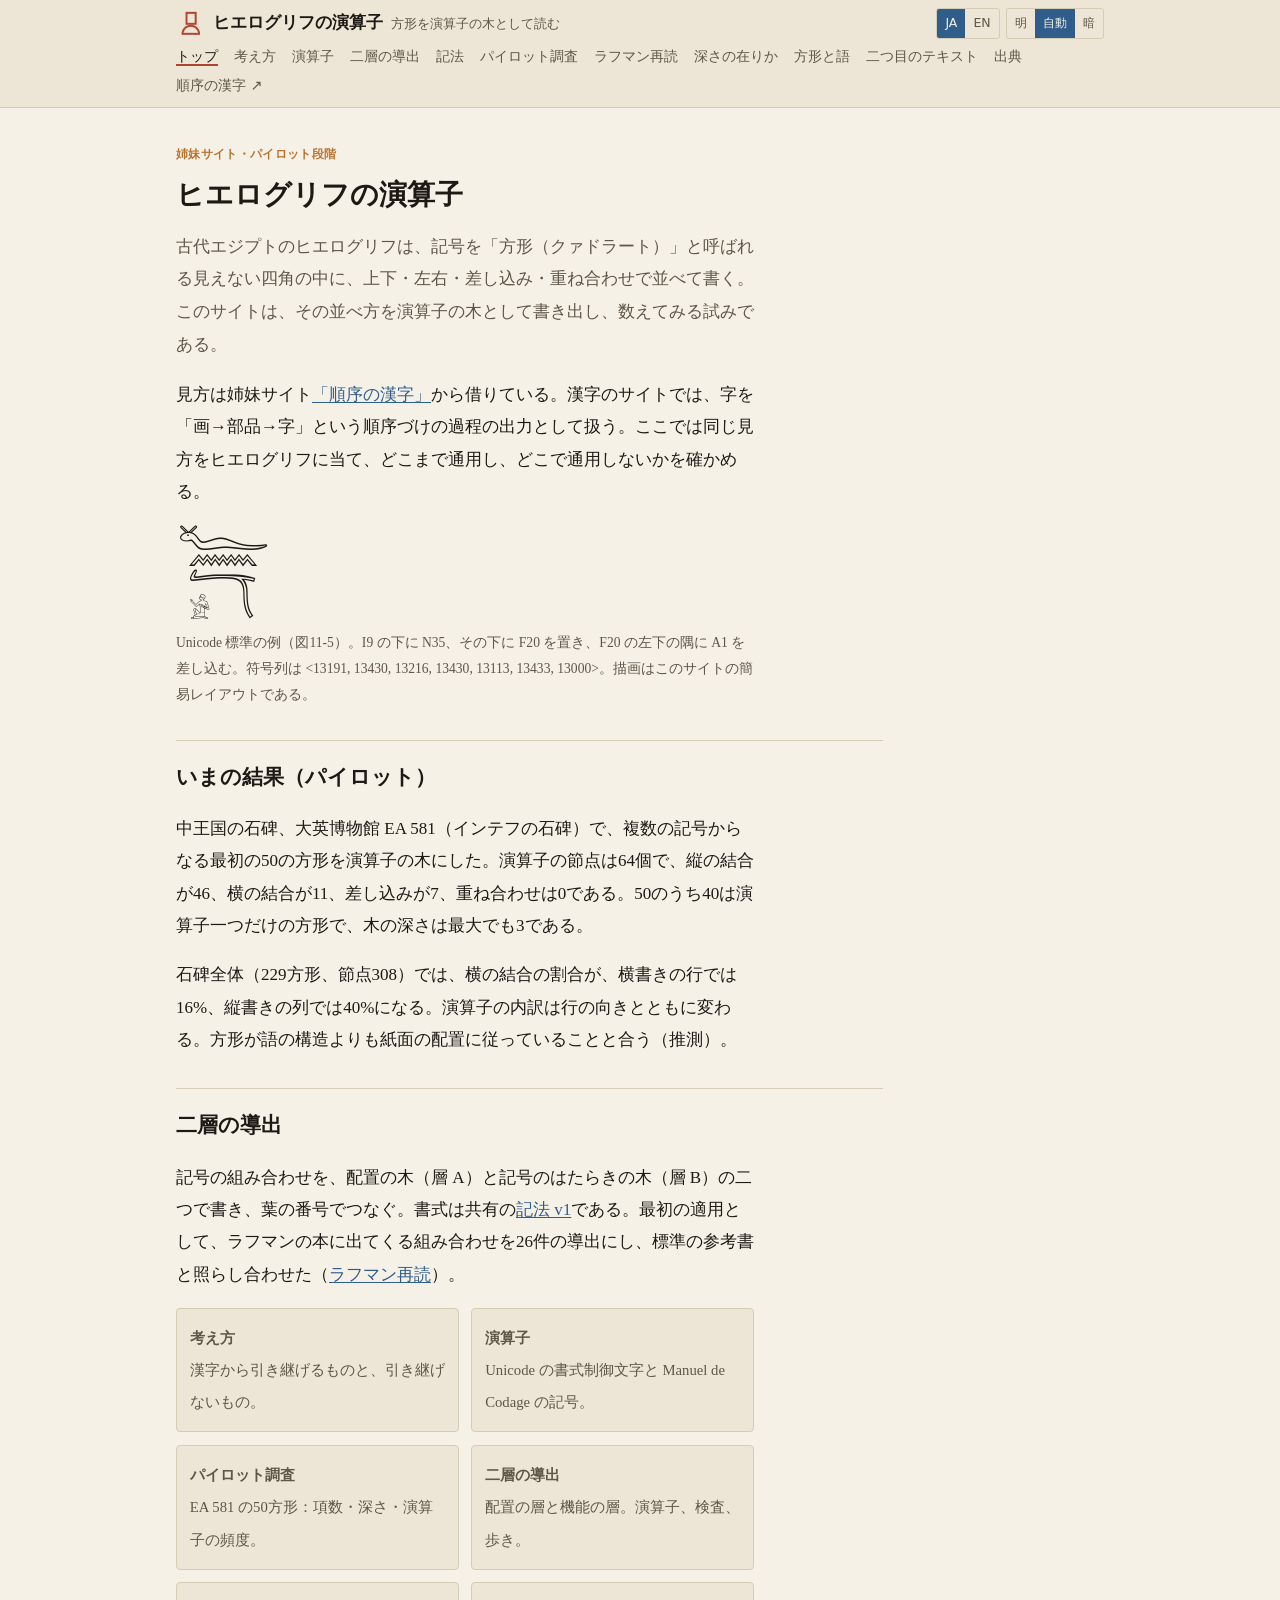
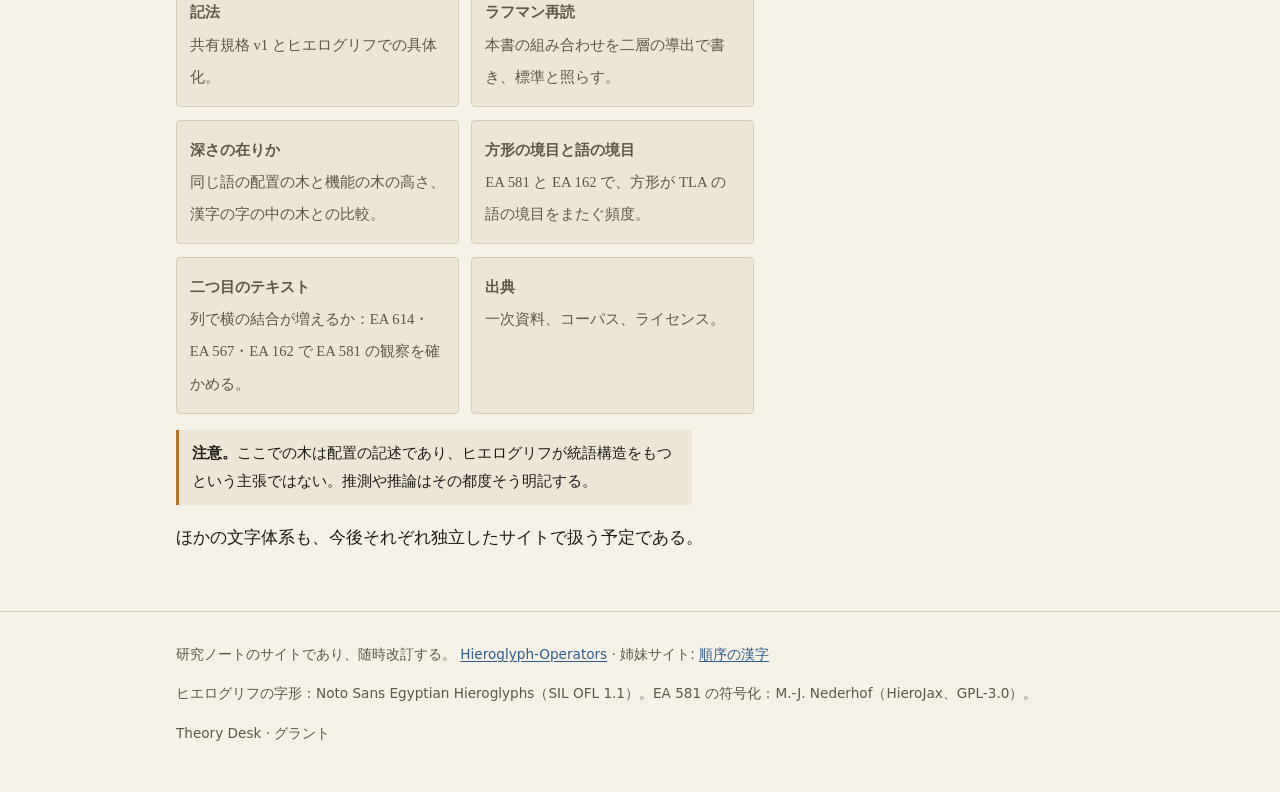
==== commit 4148c7a4: "Second texts: horizontal-join share by line orientation on EA 614, EA 567, EA 162 (rows+columns), EA" ====
--- a/site/index.html
+++ b/site/index.html
@@ -33,7 +33,7 @@
       <form class="seg lang-toggle" aria-label="Language"><label><input type="radio" name="lang" value="ja"><span>JA</span></label><label><input type="radio" name="lang" value="en"><span>EN</span></label></form>
       <form class="seg theme-toggle" aria-label="Theme"><label><input type="radio" name="theme" value="light"><span><span class="ja" lang="ja">明</span><span class="en" lang="en">Light</span></span></label><label><input type="radio" name="theme" value="auto"><span><span class="ja" lang="ja">自動</span><span class="en" lang="en">Auto</span></span></label><label><input type="radio" name="theme" value="dark"><span><span class="ja" lang="ja">暗</span><span class="en" lang="en">Dark</span></span></label></form>
     </div>
-    <nav class="primary" aria-label="Primary"><ul><li><a href="./" aria-current="page"><span class="ja" lang="ja">トップ</span><span class="en" lang="en">Top</span></a></li><li><a href="concept"><span class="ja" lang="ja">考え方</span><span class="en" lang="en">Concept</span></a></li><li><a href="operators"><span class="ja" lang="ja">演算子</span><span class="en" lang="en">Operators</span></a></li><li><a href="derivations"><span class="ja" lang="ja">二層の導出</span><span class="en" lang="en">Derivations</span></a></li><li><a href="notation"><span class="ja" lang="ja">記法</span><span class="en" lang="en">Notation</span></a></li><li><a href="pilot"><span class="ja" lang="ja">パイロット調査</span><span class="en" lang="en">Pilot</span></a></li><li><a href="rahman"><span class="ja" lang="ja">ラフマン再読</span><span class="en" lang="en">Rahman</span></a></li><li><a href="depth"><span class="ja" lang="ja">深さの在りか</span><span class="en" lang="en">Depth</span></a></li><li><a href="boundaries"><span class="ja" lang="ja">方形と語</span><span class="en" lang="en">Boundaries</span></a></li><li><a href="sources"><span class="ja" lang="ja">出典</span><span class="en" lang="en">Sources</span></a></li><li><a href="https://kanji-morphology.pages.dev/"><span class="ja" lang="ja">順序の漢字 ↗</span><span class="en" lang="en">Kanji in Order ↗</span></a></li></ul></nav>
+    <nav class="primary" aria-label="Primary"><ul><li><a href="./" aria-current="page"><span class="ja" lang="ja">トップ</span><span class="en" lang="en">Top</span></a></li><li><a href="concept"><span class="ja" lang="ja">考え方</span><span class="en" lang="en">Concept</span></a></li><li><a href="operators"><span class="ja" lang="ja">演算子</span><span class="en" lang="en">Operators</span></a></li><li><a href="derivations"><span class="ja" lang="ja">二層の導出</span><span class="en" lang="en">Derivations</span></a></li><li><a href="notation"><span class="ja" lang="ja">記法</span><span class="en" lang="en">Notation</span></a></li><li><a href="pilot"><span class="ja" lang="ja">パイロット調査</span><span class="en" lang="en">Pilot</span></a></li><li><a href="rahman"><span class="ja" lang="ja">ラフマン再読</span><span class="en" lang="en">Rahman</span></a></li><li><a href="depth"><span class="ja" lang="ja">深さの在りか</span><span class="en" lang="en">Depth</span></a></li><li><a href="boundaries"><span class="ja" lang="ja">方形と語</span><span class="en" lang="en">Boundaries</span></a></li><li><a href="second-text"><span class="ja" lang="ja">二つ目のテキスト</span><span class="en" lang="en">Second texts</span></a></li><li><a href="sources"><span class="ja" lang="ja">出典</span><span class="en" lang="en">Sources</span></a></li><li><a href="https://kanji-morphology.pages.dev/"><span class="ja" lang="ja">順序の漢字 ↗</span><span class="en" lang="en">Kanji in Order ↗</span></a></li></ul></nav>
   </div>
 </header>
 <main id="main"><div class="wrap">
@@ -61,6 +61,7 @@
 <a class="card" href="rahman"><strong><span class="ja" lang="ja">ラフマン再読</span><span class="en" lang="en">Rahman re-read</span></strong><span><span class="ja" lang="ja">本書の組み合わせを二層の導出で書き、標準と照らす。</span><span class="en" lang="en">The book's combinations as two-layer derivations, checked against the standard.</span></span></a>
 <a class="card" href="depth"><strong><span class="ja" lang="ja">深さの在りか</span><span class="en" lang="en">Where the depth sits</span></strong><span><span class="ja" lang="ja">同じ語の配置の木と機能の木の高さ、漢字の字の中の木との比較。</span><span class="en" lang="en">Layout height against function height for the same words, beside the tree inside a kanji.</span></span></a>
 <a class="card" href="boundaries"><strong><span class="ja" lang="ja">方形の境目と語の境目</span><span class="en" lang="en">Quadrat and word boundaries</span></strong><span><span class="ja" lang="ja">EA 581 と EA 162 で、方形が TLA の語の境目をまたぐ頻度。</span><span class="en" lang="en">How often a quadrat crosses a TLA word boundary, in EA 581 and EA 162.</span></span></a>
+<a class="card" href="second-text"><strong><span class="ja" lang="ja">二つ目のテキスト</span><span class="en" lang="en">Second texts</span></strong><span><span class="ja" lang="ja">列で横の結合が増えるか：EA 614・EA 567・EA 162 で EA 581 の観察を確かめる。</span><span class="en" lang="en">Do horizontal joins rise in columns? The EA 581 observation checked on EA 614, EA 567 and EA 162.</span></span></a>
 <a class="card" href="sources"><strong><span class="ja" lang="ja">出典</span><span class="en" lang="en">Sources</span></strong><span><span class="ja" lang="ja">一次資料、コーパス、ライセンス。</span><span class="en" lang="en">Primary sources, corpora, licences.</span></span></a>
 </div>
 <div class="flag spec"><span class="ja" lang="ja"><strong>注意。</strong>ここでの木は配置の記述であり、ヒエログリフが統語構造をもつという主張ではない。推測や推論はその都度そう明記する。</span><span class="en" lang="en"><strong>Note.</strong> The trees here describe arrangement. They are not a claim that hieroglyphs have syntax. Inference and speculation are labelled where they appear.</span></div>
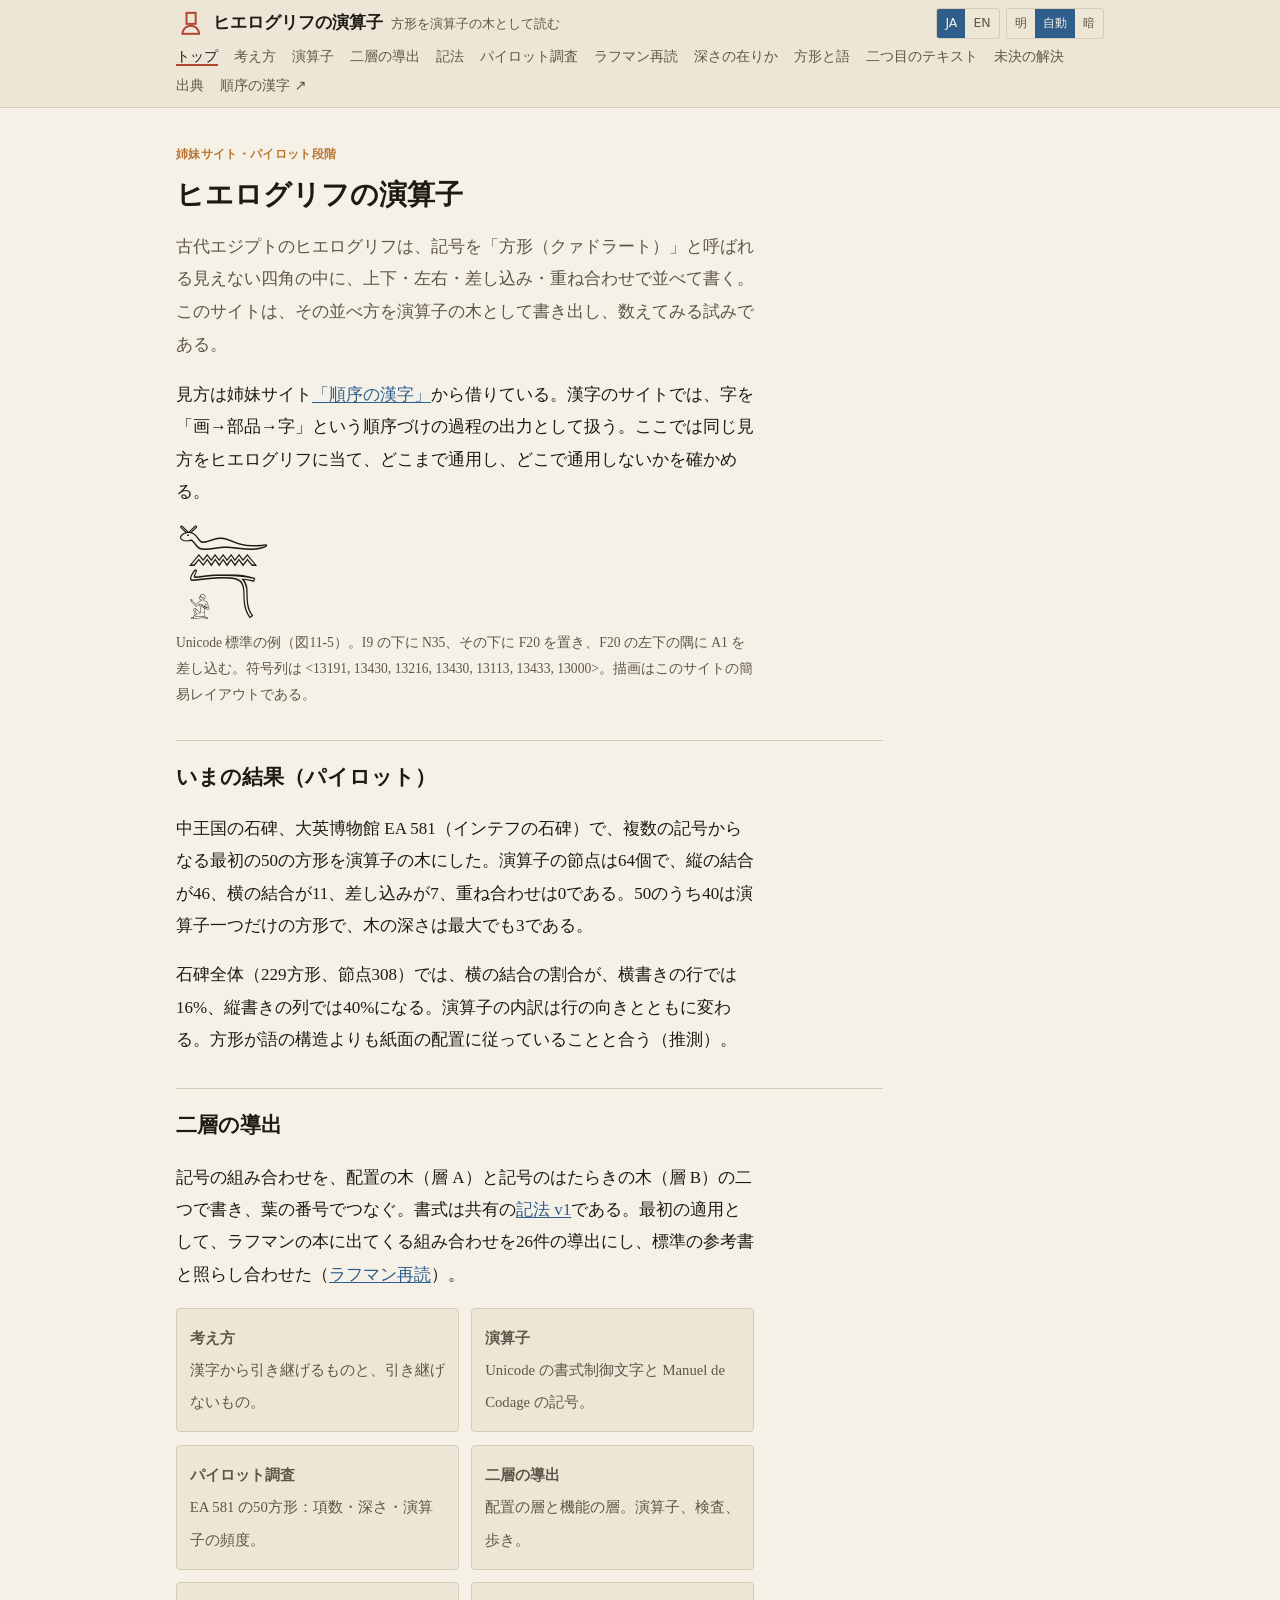
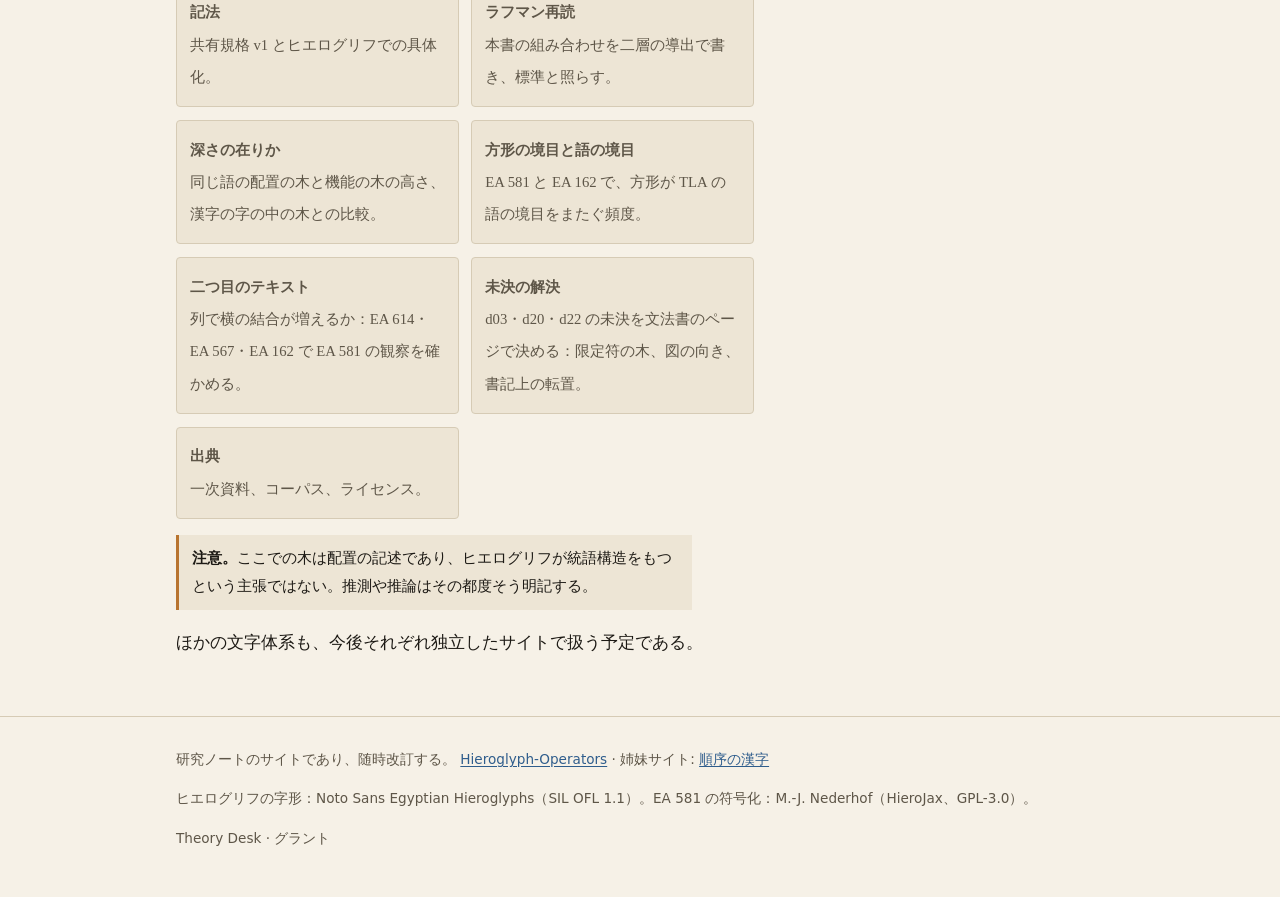
==== commit 8bf08468: "Resolve d03, d20, d22: determinative tree, orientation, graphic transposition (resolutions page)" ====
--- a/site/index.html
+++ b/site/index.html
@@ -33,7 +33,7 @@
       <form class="seg lang-toggle" aria-label="Language"><label><input type="radio" name="lang" value="ja"><span>JA</span></label><label><input type="radio" name="lang" value="en"><span>EN</span></label></form>
       <form class="seg theme-toggle" aria-label="Theme"><label><input type="radio" name="theme" value="light"><span><span class="ja" lang="ja">明</span><span class="en" lang="en">Light</span></span></label><label><input type="radio" name="theme" value="auto"><span><span class="ja" lang="ja">自動</span><span class="en" lang="en">Auto</span></span></label><label><input type="radio" name="theme" value="dark"><span><span class="ja" lang="ja">暗</span><span class="en" lang="en">Dark</span></span></label></form>
     </div>
-    <nav class="primary" aria-label="Primary"><ul><li><a href="./" aria-current="page"><span class="ja" lang="ja">トップ</span><span class="en" lang="en">Top</span></a></li><li><a href="concept"><span class="ja" lang="ja">考え方</span><span class="en" lang="en">Concept</span></a></li><li><a href="operators"><span class="ja" lang="ja">演算子</span><span class="en" lang="en">Operators</span></a></li><li><a href="derivations"><span class="ja" lang="ja">二層の導出</span><span class="en" lang="en">Derivations</span></a></li><li><a href="notation"><span class="ja" lang="ja">記法</span><span class="en" lang="en">Notation</span></a></li><li><a href="pilot"><span class="ja" lang="ja">パイロット調査</span><span class="en" lang="en">Pilot</span></a></li><li><a href="rahman"><span class="ja" lang="ja">ラフマン再読</span><span class="en" lang="en">Rahman</span></a></li><li><a href="depth"><span class="ja" lang="ja">深さの在りか</span><span class="en" lang="en">Depth</span></a></li><li><a href="boundaries"><span class="ja" lang="ja">方形と語</span><span class="en" lang="en">Boundaries</span></a></li><li><a href="second-text"><span class="ja" lang="ja">二つ目のテキスト</span><span class="en" lang="en">Second texts</span></a></li><li><a href="sources"><span class="ja" lang="ja">出典</span><span class="en" lang="en">Sources</span></a></li><li><a href="https://kanji-morphology.pages.dev/"><span class="ja" lang="ja">順序の漢字 ↗</span><span class="en" lang="en">Kanji in Order ↗</span></a></li></ul></nav>
+    <nav class="primary" aria-label="Primary"><ul><li><a href="./" aria-current="page"><span class="ja" lang="ja">トップ</span><span class="en" lang="en">Top</span></a></li><li><a href="concept"><span class="ja" lang="ja">考え方</span><span class="en" lang="en">Concept</span></a></li><li><a href="operators"><span class="ja" lang="ja">演算子</span><span class="en" lang="en">Operators</span></a></li><li><a href="derivations"><span class="ja" lang="ja">二層の導出</span><span class="en" lang="en">Derivations</span></a></li><li><a href="notation"><span class="ja" lang="ja">記法</span><span class="en" lang="en">Notation</span></a></li><li><a href="pilot"><span class="ja" lang="ja">パイロット調査</span><span class="en" lang="en">Pilot</span></a></li><li><a href="rahman"><span class="ja" lang="ja">ラフマン再読</span><span class="en" lang="en">Rahman</span></a></li><li><a href="depth"><span class="ja" lang="ja">深さの在りか</span><span class="en" lang="en">Depth</span></a></li><li><a href="boundaries"><span class="ja" lang="ja">方形と語</span><span class="en" lang="en">Boundaries</span></a></li><li><a href="second-text"><span class="ja" lang="ja">二つ目のテキスト</span><span class="en" lang="en">Second texts</span></a></li><li><a href="resolutions"><span class="ja" lang="ja">未決の解決</span><span class="en" lang="en">Resolutions</span></a></li><li><a href="sources"><span class="ja" lang="ja">出典</span><span class="en" lang="en">Sources</span></a></li><li><a href="https://kanji-morphology.pages.dev/"><span class="ja" lang="ja">順序の漢字 ↗</span><span class="en" lang="en">Kanji in Order ↗</span></a></li></ul></nav>
   </div>
 </header>
 <main id="main"><div class="wrap">
@@ -62,6 +62,7 @@
 <a class="card" href="depth"><strong><span class="ja" lang="ja">深さの在りか</span><span class="en" lang="en">Where the depth sits</span></strong><span><span class="ja" lang="ja">同じ語の配置の木と機能の木の高さ、漢字の字の中の木との比較。</span><span class="en" lang="en">Layout height against function height for the same words, beside the tree inside a kanji.</span></span></a>
 <a class="card" href="boundaries"><strong><span class="ja" lang="ja">方形の境目と語の境目</span><span class="en" lang="en">Quadrat and word boundaries</span></strong><span><span class="ja" lang="ja">EA 581 と EA 162 で、方形が TLA の語の境目をまたぐ頻度。</span><span class="en" lang="en">How often a quadrat crosses a TLA word boundary, in EA 581 and EA 162.</span></span></a>
 <a class="card" href="second-text"><strong><span class="ja" lang="ja">二つ目のテキスト</span><span class="en" lang="en">Second texts</span></strong><span><span class="ja" lang="ja">列で横の結合が増えるか：EA 614・EA 567・EA 162 で EA 581 の観察を確かめる。</span><span class="en" lang="en">Do horizontal joins rise in columns? The EA 581 observation checked on EA 614, EA 567 and EA 162.</span></span></a>
+<a class="card" href="resolutions"><strong><span class="ja" lang="ja">未決の解決</span><span class="en" lang="en">Resolutions</span></strong><span><span class="ja" lang="ja">d03・d20・d22 の未決を文法書のページで決める：限定符の木、図の向き、書記上の転置。</span><span class="en" lang="en">The open points of d03, d20 and d22 settled from the grammars: the determinative tree, the figure's orientation, graphic transposition.</span></span></a>
 <a class="card" href="sources"><strong><span class="ja" lang="ja">出典</span><span class="en" lang="en">Sources</span></strong><span><span class="ja" lang="ja">一次資料、コーパス、ライセンス。</span><span class="en" lang="en">Primary sources, corpora, licences.</span></span></a>
 </div>
 <div class="flag spec"><span class="ja" lang="ja"><strong>注意。</strong>ここでの木は配置の記述であり、ヒエログリフが統語構造をもつという主張ではない。推測や推論はその都度そう明記する。</span><span class="en" lang="en"><strong>Note.</strong> The trees here describe arrangement. They are not a claim that hieroglyphs have syntax. Inference and speculation are labelled where they appear.</span></div>
